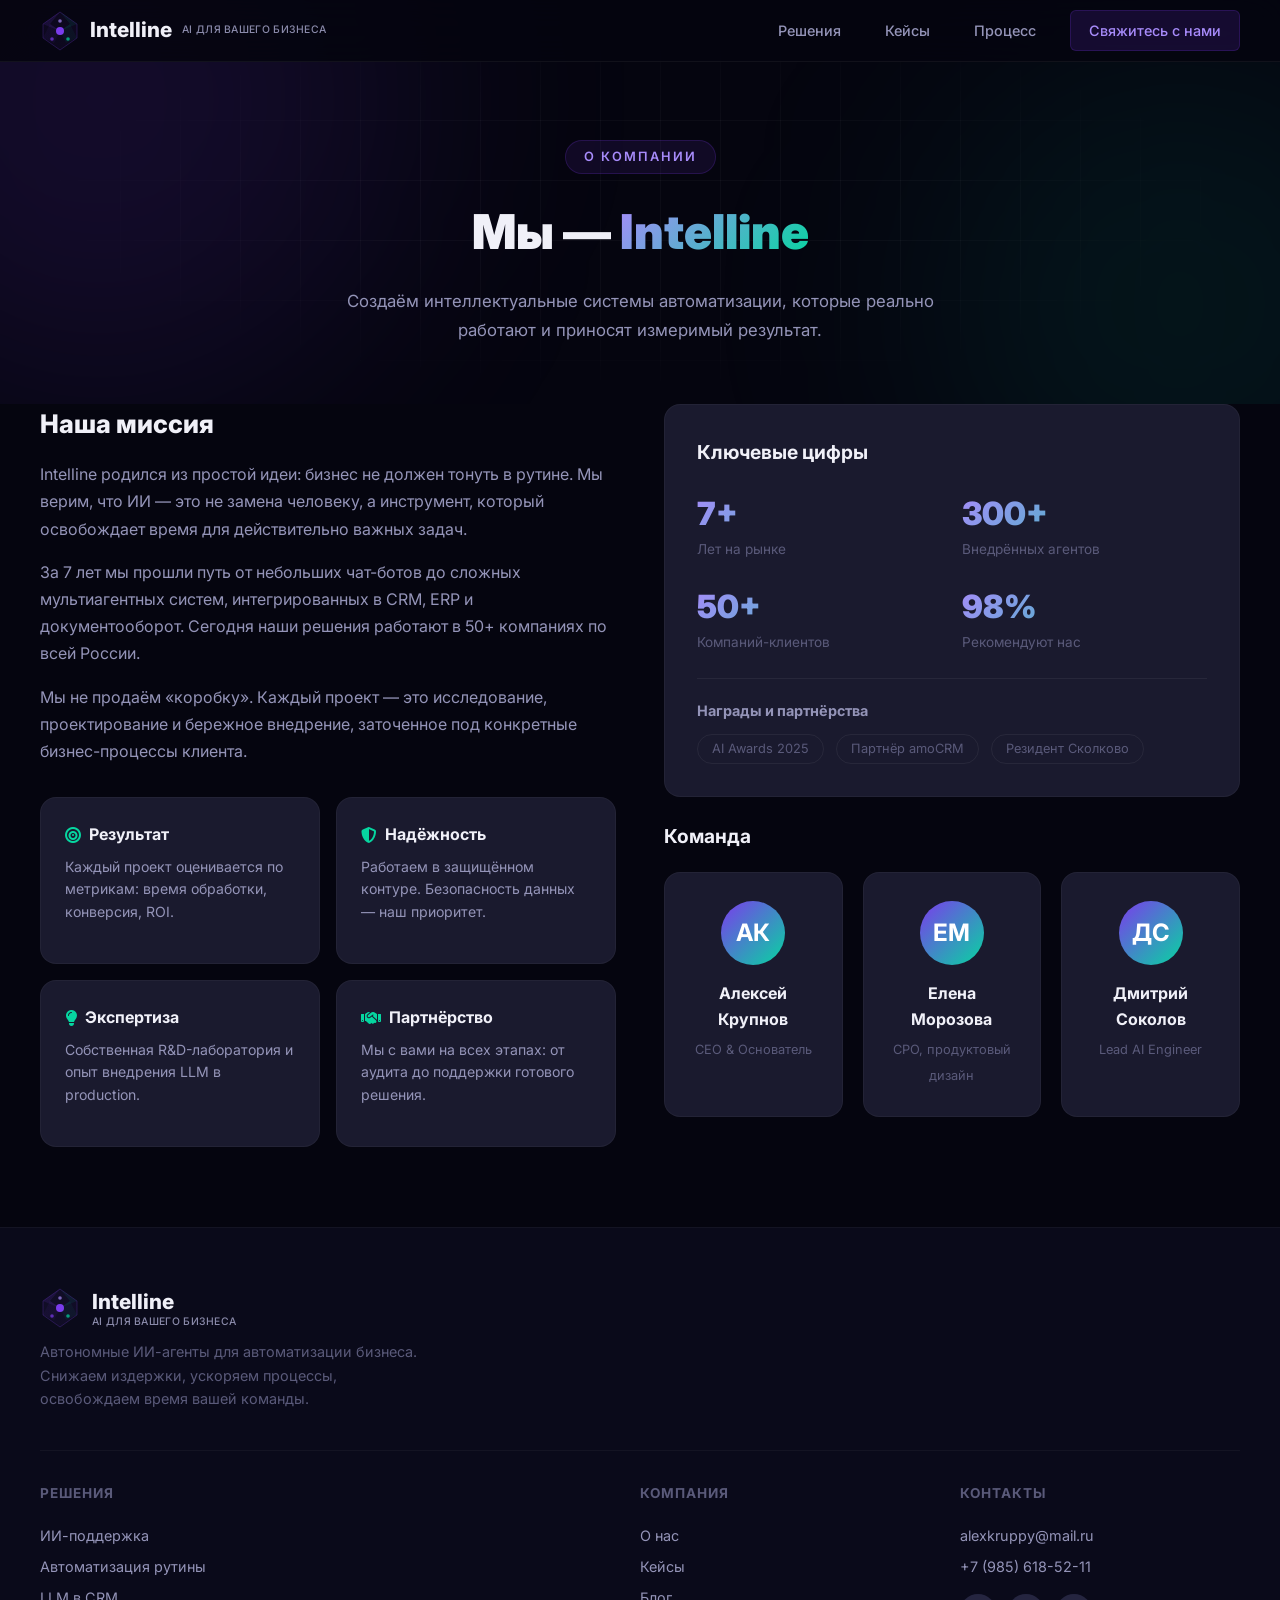
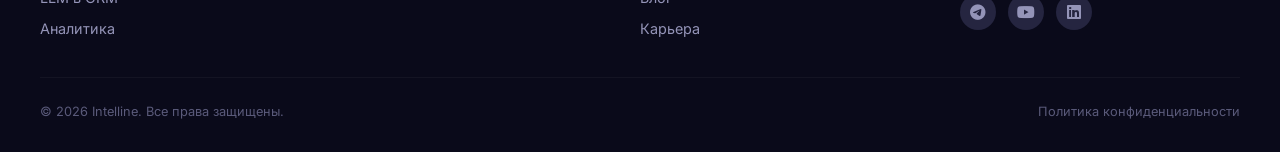
==== about.html @ aba49650 "feat: новый логотип (кристалл), 8 подстраниц, контакты, ссылки" ====
<!DOCTYPE html>
<html lang="ru">
<head>
<meta charset="UTF-8">
<meta name="viewport" content="width=device-width, initial-scale=1.0">
<title>О нас — Intelline</title>
<meta name="description" content="Intelline — команда инженеров и аналитиков с 7+ годами опыта в автоматизации бизнеса с помощью ИИ.">
<link rel="preconnect" href="https://fonts.googleapis.com">
<link href="https://fonts.googleapis.com/css2?family=Inter:wght@400;500;600;700;800;900&display=swap" rel="stylesheet">
<link rel="stylesheet" href="https://cdnjs.cloudflare.com/ajax/libs/font-awesome/6.5.1/css/all.min.css">
<link rel="stylesheet" href="css/style.css">
<style>
.page-hero { padding: 140px 24px 60px; text-align: center; position: relative; }
.page-hero h1 { font-size: clamp(2rem, 4vw, 3rem); font-weight: 900; margin-bottom: 16px; }
.page-hero p { color: var(--text2); max-width: 640px; margin: 0 auto; font-size: 1.05rem; line-height: 1.7; }
.page-content { padding: 0 24px 80px; }
.page-content .section-inner { max-width: var(--max-width); margin: 0 auto; }
.content-grid { display: grid; grid-template-columns: 1fr 1fr; gap: 48px; align-items: start; }
.content-text h2 { font-size: 1.6rem; font-weight: 800; margin-bottom: 16px; }
.content-text p { color: var(--text2); line-height: 1.7; margin-bottom: 16px; }
.values { display: grid; grid-template-columns: 1fr 1fr; gap: 16px; margin-top: 32px; }
.value-card { background: var(--gray-20); border: 1px solid rgba(255,255,255,0.04); border-radius: var(--radius); padding: 24px; }
.value-card h3 { font-size: 1rem; margin-bottom: 8px; display: flex; align-items: center; gap: 8px; }
.value-card h3 i { color: var(--accent); }
.value-card p { color: var(--text2); font-size: 0.88rem; line-height: 1.6; }
.team-grid { display: grid; grid-template-columns: repeat(3, 1fr); gap: 20px; margin-top: 48px; }
.team-card { background: var(--gray-20); border: 1px solid rgba(255,255,255,0.04); border-radius: var(--radius); padding: 28px; text-align: center; }
.team-avatar { width: 64px; height: 64px; border-radius: 50%; background: linear-gradient(135deg, var(--primary), var(--accent)); margin: 0 auto 16px; display: flex; align-items: center; justify-content: center; font-size: 1.5rem; font-weight: 700; color: #fff; }
.team-card h4 { font-size: 1rem; margin-bottom: 4px; }
.team-card span { font-size: 0.8rem; color: var(--text3); }
@media (max-width: 768px) { .content-grid { grid-template-columns: 1fr; } .values { grid-template-columns: 1fr; } .team-grid { grid-template-columns: 1fr; } }
</style>
</head>
<body>

<nav class="navbar scrolled" id="navbar">
  <div class="nav-inner">
    <a href="index.html" class="nav-logo">
      <svg class="nav-logo-icon" viewBox="0 0 40 40" fill="none">
        <defs><linearGradient id="lg" x1="0" y1="0" x2="40" y2="40"><stop stop-color="#7c3aed"/><stop offset="1" stop-color="#06d6a0"/></linearGradient></defs>
        <path d="M20 1L37 13V27L20 39L3 27V13L20 1Z" fill="url(#lg)" opacity="0.06"/>
        <path d="M20 1L37 13V27L20 39L3 27V13L20 1Z" stroke="url(#lg)" stroke-width="0.8" opacity="0.3"/>
        <path d="M20 1L10 13L20 20L3 13L20 1Z" fill="url(#lg)" opacity="0.12"/>
        <path d="M20 1L30 13L20 20L37 13L20 1Z" fill="#06d6a0" opacity="0.08"/>
        <path d="M10 13L20 20L14 32L3 27L10 13Z" fill="url(#lg)" opacity="0.06"/>
        <path d="M30 13L20 20L26 32L37 27L30 13Z" fill="#06d6a0" opacity="0.05"/>
        <circle cx="20" cy="20" r="4" fill="url(#lg)"/>
        <circle cx="12" cy="28" r="1.8" fill="#7c3aed" opacity="0.7"/>
        <circle cx="28" cy="28" r="1.8" fill="#06d6a0" opacity="0.7"/>
        <circle cx="20" cy="10" r="1.8" fill="#a78bfa" opacity="0.7"/>
      </svg>
      <span class="nav-logo-text">Intelline</span>
      <span class="nav-logo-slogan">AI для вашего бизнеса</span>
    </a>
    <div class="nav-links" id="navLinks">
      <a href="index.html#solutions">Решения</a>
      <a href="index.html#cases">Кейсы</a>
      <a href="index.html#process">Процесс</a>
      <a href="index.html#contact" class="nav-cta">Свяжитесь с нами</a>
    </div>
    <button class="nav-toggle" id="navToggle" aria-label="Меню"><i class="fas fa-bars"></i></button>
  </div>
</nav>

<section class="page-hero">
  <div class="hero-bg">
    <div class="hero-grid"></div>
    <div class="hero-glow hero-glow-1"></div>
    <div class="hero-glow hero-glow-2"></div>
  </div>
  <div style="position:relative;z-index:1;">
    <span class="section-label">О компании</span>
    <h1>Мы — <span class="grad-text">Intelline</span></h1>
    <p>Создаём интеллектуальные системы автоматизации, которые реально работают и приносят измеримый результат.</p>
  </div>
</section>

<section class="page-content">
  <div class="section-inner">
    <div class="content-grid">
      <div class="content-text">
        <h2>Наша миссия</h2>
        <p>Intelline родился из простой идеи: бизнес не должен тонуть в рутине. Мы верим, что ИИ — это не замена человеку, а инструмент, который освобождает время для действительно важных задач.</p>
        <p>За 7 лет мы прошли путь от небольших чат-ботов до сложных мультиагентных систем, интегрированных в CRM, ERP и документооборот. Сегодня наши решения работают в 50+ компаниях по всей России.</p>
        <p>Мы не продаём «коробку». Каждый проект — это исследование, проектирование и бережное внедрение, заточенное под конкретные бизнес-процессы клиента.</p>
        <div class="values">
          <div class="value-card">
            <h3><i class="fas fa-bullseye"></i> Результат</h3>
            <p>Каждый проект оценивается по метрикам: время обработки, конверсия, ROI.</p>
          </div>
          <div class="value-card">
            <h3><i class="fas fa-shield-alt"></i> Надёжность</h3>
            <p>Работаем в защищённом контуре. Безопасность данных — наш приоритет.</p>
          </div>
          <div class="value-card">
            <h3><i class="fas fa-lightbulb"></i> Экспертиза</h3>
            <p>Собственная R&D-лаборатория и опыт внедрения LLM в production.</p>
          </div>
          <div class="value-card">
            <h3><i class="fas fa-handshake"></i> Партнёрство</h3>
            <p>Мы с вами на всех этапах: от аудита до поддержки готового решения.</p>
          </div>
        </div>
      </div>
      <div>
        <div style="background:var(--gray-20);border-radius:var(--radius);padding:32px;border:1px solid rgba(255,255,255,0.04);">
          <h3 style="font-size:1.2rem;margin-bottom:20px;">Ключевые цифры</h3>
          <div style="display:grid;grid-template-columns:1fr 1fr;gap:20px;">
            <div><div style="font-size:2rem;font-weight:900;background:linear-gradient(135deg,var(--primary-light),var(--accent));-webkit-background-clip:text;-webkit-text-fill-color:transparent;">7+</div><div style="color:var(--text3);font-size:0.85rem;">Лет на рынке</div></div>
            <div><div style="font-size:2rem;font-weight:900;background:linear-gradient(135deg,var(--primary-light),var(--accent));-webkit-background-clip:text;-webkit-text-fill-color:transparent;">300+</div><div style="color:var(--text3);font-size:0.85rem;">Внедрённых агентов</div></div>
            <div><div style="font-size:2rem;font-weight:900;background:linear-gradient(135deg,var(--primary-light),var(--accent));-webkit-background-clip:text;-webkit-text-fill-color:transparent;">50+</div><div style="color:var(--text3);font-size:0.85rem;">Компаний-клиентов</div></div>
            <div><div style="font-size:2rem;font-weight:900;background:linear-gradient(135deg,var(--primary-light),var(--accent));-webkit-background-clip:text;-webkit-text-fill-color:transparent;">98%</div><div style="color:var(--text3);font-size:0.85rem;">Рекомендуют нас</div></div>
          </div>
          <div style="margin-top:24px;padding-top:20px;border-top:1px solid rgba(255,255,255,0.06);">
            <h4 style="font-size:0.9rem;margin-bottom:12px;color:var(--text2);">Награды и партнёрства</h4>
            <div style="display:flex;gap:12px;flex-wrap:wrap;">
              <span style="padding:4px 14px;border-radius:100px;border:1px solid rgba(255,255,255,0.06);font-size:0.8rem;color:var(--text3);">AI Awards 2025</span>
              <span style="padding:4px 14px;border-radius:100px;border:1px solid rgba(255,255,255,0.06);font-size:0.8rem;color:var(--text3);">Партнёр amoCRM</span>
              <span style="padding:4px 14px;border-radius:100px;border:1px solid rgba(255,255,255,0.06);font-size:0.8rem;color:var(--text3);">Резидент Сколково</span>
            </div>
          </div>
        </div>
        <div style="margin-top:24px;">
          <h3 style="font-size:1.2rem;margin-bottom:20px;">Команда</h3>
          <div class="team-grid" style="margin-top:0;">
            <div class="team-card"><div class="team-avatar">АК</div><h4>Алексей Крупнов</h4><span>CEO &amp; Основатель</span></div>
            <div class="team-card"><div class="team-avatar">ЕМ</div><h4>Елена Морозова</h4><span>CPO, продуктовый дизайн</span></div>
            <div class="team-card"><div class="team-avatar">ДС</div><h4>Дмитрий Соколов</h4><span>Lead AI Engineer</span></div>
          </div>
        </div>
      </div>
    </div>
  </div>
</section>

<footer class="footer">
  <div class="footer-inner">
    <div class="footer-main">
      <div class="footer-brand">
        <svg class="footer-logo" viewBox="0 0 40 40" fill="none">
          <defs><linearGradient id="lgF" x1="0" y1="0" x2="40" y2="40"><stop stop-color="#7c3aed"/><stop offset="1" stop-color="#06d6a0"/></linearGradient></defs>
          <path d="M20 1L37 13V27L20 39L3 27V13L20 1Z" fill="url(#lgF)" opacity="0.06"/>
          <path d="M20 1L37 13V27L20 39L3 27V13L20 1Z" stroke="url(#lgF)" stroke-width="0.8" opacity="0.3"/>
          <path d="M20 1L10 13L20 20L3 13L20 1Z" fill="url(#lgF)" opacity="0.12"/>
          <path d="M20 1L30 13L20 20L37 13L20 1Z" fill="#06d6a0" opacity="0.08"/>
          <path d="M10 13L20 20L14 32L3 27L10 13Z" fill="url(#lgF)" opacity="0.06"/>
          <path d="M30 13L20 20L26 32L37 27L30 13Z" fill="#06d6a0" opacity="0.05"/>
          <circle cx="20" cy="20" r="4" fill="url(#lgF)"/>
          <circle cx="12" cy="28" r="1.8" fill="#7c3aed" opacity="0.7"/>
          <circle cx="28" cy="28" r="1.8" fill="#06d6a0" opacity="0.7"/>
          <circle cx="20" cy="10" r="1.8" fill="#a78bfa" opacity="0.7"/>
        </svg>
        <div>
          <span class="footer-brand-name">Intelline</span>
          <span class="footer-brand-slogan">AI для вашего бизнеса</span>
        </div>
      </div>
      <p class="footer-desc">Автономные ИИ-агенты для автоматизации бизнеса. Снижаем издержки, ускоряем процессы, освобождаем время вашей команды.</p>
    </div>
    <div class="footer-links">
      <div class="footer-col">
        <h4>Решения</h4>
        <a href="solutions/ai-support.html">ИИ-поддержка</a>
        <a href="solutions/automation.html">Автоматизация рутины</a>
        <a href="solutions/llm-crm.html">LLM в CRM</a>
        <a href="solutions/analytics.html">Аналитика</a>
      </div>
      <div class="footer-col">
        <h4>Компания</h4>
        <a href="about.html">О нас</a>
        <a href="index.html#cases">Кейсы</a>
        <a href="blog.html">Блог</a>
        <a href="career.html">Карьера</a>
      </div>
      <div class="footer-col">
        <h4>Контакты</h4>
        <a href="mailto:alexkruppy@mail.ru">alexkruppy@mail.ru</a>
        <a href="tel:+79856185211">+7 (985) 618-52-11</a>
        <div class="footer-social">
          <a href="https://t.me/intelline_ai" aria-label="Telegram"><i class="fab fa-telegram"></i></a>
          <a href="https://youtube.com/@intelline" aria-label="YouTube"><i class="fab fa-youtube"></i></a>
          <a href="https://linkedin.com/company/intelline" aria-label="LinkedIn"><i class="fab fa-linkedin"></i></a>
        </div>
      </div>
    </div>
    <div class="footer-bottom">
      <span>&copy; 2026 Intelline. Все права защищены.</span>
      <a href="privacy.html">Политика конфиденциальности</a>
    </div>
  </div>
</footer>

</body>
</html>
---- css/style.css ----
/* ===== RESET & BASE ===== */
*, *::before, *::after { margin: 0; padding: 0; box-sizing: border-box; }

:root {
  --bg: #05050f;
  --bg2: #0a0a1a;
  --bg3: #111128;
  --bg4: #1a1a3e;
  --primary: #7c3aed;
  --primary-light: #a78bfa;
  --primary-dark: #5b21b6;
  --accent: #06d6a0;
  --accent-light: #34d399;
  --accent-dark: #059669;
  --text: #f0f0f8;
  --text2: #9494b8;
  --text3: #5a5a7a;
  --gray-10: #0f0f1a;
  --gray-20: #1a1a2e;
  --gray-30: #252540;
  --gray-40: #3a3a5c;
  --gray-50: #4a4a6a;
  --gray-60: #6a6a8a;
  --gray-70: #8a8aaa;
  --gray-80: #b0b0c8;
  --gray-90: #d0d0e0;
  --gray-100: #e8e8f0;
  --radius: 16px;
  --radius-sm: 10px;
  --radius-xs: 6px;
  --transition: 0.3s cubic-bezier(0.4, 0, 0.2, 1);
  --shadow: 0 4px 24px rgba(0,0,0,0.3);
  --shadow-lg: 0 8px 48px rgba(0,0,0,0.5);
  --font: 'Inter', -apple-system, BlinkMacSystemFont, 'Segoe UI', sans-serif;
  --max-width: 1200px;
}

html { scroll-behavior: smooth; }

body {
  font-family: var(--font);
  background: var(--bg);
  color: var(--text);
  line-height: 1.6;
  overflow-x: hidden;
  -webkit-font-smoothing: antialiased;
}

/* ===== UTILITY ===== */
.grad-text {
  background: linear-gradient(135deg, var(--primary-light), var(--accent));
  -webkit-background-clip: text;
  -webkit-text-fill-color: transparent;
  background-clip: text;
}

.section {
  padding: 100px 24px;
  position: relative;
}

.section-dark {
  background: var(--bg2);
}

.section-inner {
  max-width: var(--max-width);
  margin: 0 auto;
}

.section-header {
  text-align: center;
  margin-bottom: 64px;
}

.section-label {
  display: inline-block;
  font-size: 0.8rem;
  font-weight: 600;
  letter-spacing: 2px;
  text-transform: uppercase;
  color: var(--primary-light);
  background: rgba(124, 58, 237, 0.1);
  border: 1px solid rgba(124, 58, 237, 0.2);
  padding: 6px 18px;
  border-radius: 100px;
  margin-bottom: 20px;
}

.section-header h2 {
  font-size: clamp(1.8rem, 4vw, 2.8rem);
  font-weight: 800;
  line-height: 1.2;
  margin-bottom: 16px;
}

.section-sub {
  color: var(--text2);
  font-size: 1.1rem;
  max-width: 600px;
  margin: 0 auto;
}

/* ===== BUTTONS ===== */
.btn {
  display: inline-flex;
  align-items: center;
  gap: 8px;
  font-family: var(--font);
  font-weight: 600;
  font-size: 1rem;
  padding: 14px 28px;
  border-radius: 50px;
  text-decoration: none;
  cursor: pointer;
  border: none;
  transition: all var(--transition);
  white-space: nowrap;
}

.btn-lg { padding: 16px 36px; font-size: 1.05rem; }

.btn-primary {
  background: linear-gradient(135deg, var(--primary), var(--primary-dark));
  color: #fff;
  box-shadow: 0 4px 20px rgba(124, 58, 237, 0.3);
}
.btn-primary:hover {
  transform: translateY(-2px);
  box-shadow: 0 8px 32px rgba(124, 58, 237, 0.45);
}

.btn-outline {
  background: transparent;
  color: var(--text);
  border: 1.5px solid rgba(255,255,255,0.15);
}
.btn-outline:hover {
  border-color: var(--primary);
  color: var(--primary-light);
  background: rgba(124, 58, 237, 0.05);
}

.btn-block { width: 100%; justify-content: center; }

/* ===== NAVBAR ===== */
.navbar {
  position: fixed;
  top: 0;
  left: 0;
  right: 0;
  z-index: 1000;
  padding: 16px 24px;
  transition: all var(--transition);
}

.navbar.scrolled {
  background: rgba(5, 5, 15, 0.88);
  backdrop-filter: blur(20px);
  -webkit-backdrop-filter: blur(20px);
  border-bottom: 1px solid rgba(255,255,255,0.05);
  padding: 10px 24px;
}

.nav-inner {
  max-width: var(--max-width);
  margin: 0 auto;
  display: flex;
  align-items: center;
  justify-content: space-between;
}

.nav-logo {
  display: flex;
  align-items: center;
  gap: 10px;
  text-decoration: none;
  color: var(--text);
}

.nav-logo-icon { width: 40px; height: 40px; flex-shrink: 0; }

.nav-logo-text {
  font-size: 1.3rem;
  font-weight: 800;
  display: block;
  line-height: 1.2;
}

.nav-logo-slogan {
  display: block;
  font-size: 0.65rem;
  font-weight: 500;
  color: var(--gray-70);
  letter-spacing: 0.3px;
  text-transform: uppercase;
  line-height: 1;
}

.nav-links {
  display: flex;
  align-items: center;
  gap: 8px;
}

.nav-links a {
  color: var(--text2);
  text-decoration: none;
  padding: 8px 18px;
  border-radius: var(--radius-xs);
  font-size: 0.9rem;
  font-weight: 500;
  transition: all var(--transition);
}

.nav-links a:hover { color: var(--text); background: rgba(255,255,255,0.04); }

.nav-cta {
  background: rgba(124, 58, 237, 0.15) !important;
  color: var(--primary-light) !important;
  border: 1px solid rgba(124, 58, 237, 0.2);
  margin-left: 8px;
}
.nav-cta:hover { background: rgba(124, 58, 237, 0.25) !important; }

.nav-toggle {
  display: none;
  background: none;
  border: none;
  color: var(--text);
  font-size: 1.4rem;
  cursor: pointer;
  padding: 4px;
}

/* ===== HERO ===== */
.hero {
  min-height: 100vh;
  display: flex;
  flex-direction: column;
  align-items: center;
  justify-content: center;
  text-align: center;
  padding: 120px 24px 60px;
  position: relative;
  overflow: hidden;
}

.hero-bg {
  position: absolute;
  inset: 0;
  overflow: hidden;
}

.hero-illustration {
  position: absolute;
  inset: 0;
  display: flex;
  align-items: center;
  justify-content: center;
  pointer-events: none;
  opacity: 0.6;
}

.hero-ai-svg {
  width: 100%;
  max-width: 700px;
  height: auto;
  mix-blend-mode: screen;
}

@media (max-width: 768px) {
  .hero-ai-svg { max-width: 500px; opacity: 0.4; }
}

@media (max-width: 480px) {
  .hero-ai-svg { max-width: 350px; opacity: 0.3; }
}

.hero-grid {
  position: absolute;
  inset: 0;
  background-image:
    linear-gradient(rgba(255,255,255,0.03) 1px, transparent 1px),
    linear-gradient(90deg, rgba(255,255,255,0.03) 1px, transparent 1px);
  background-size: 60px 60px;
  mask-image: radial-gradient(ellipse at center, black 30%, transparent 70%);
  -webkit-mask-image: radial-gradient(ellipse at center, black 30%, transparent 70%);
}

.hero-glow {
  position: absolute;
  border-radius: 50%;
  filter: blur(120px);
  pointer-events: none;
}

.hero-glow-1 {
  width: 600px; height: 600px;
  background: rgba(124, 58, 237, 0.12);
  top: -200px; left: -200px;
  animation: glowDrift 12s ease-in-out infinite alternate;
}

.hero-glow-2 {
  width: 500px; height: 500px;
  background: rgba(6, 214, 160, 0.08);
  bottom: -150px; right: -150px;
  animation: glowDrift 15s ease-in-out infinite alternate-reverse;
}

@keyframes glowDrift {
  0% { transform: translate(0, 0) scale(1); }
  100% { transform: translate(80px, -40px) scale(1.1); }
}

.hero-content {
  position: relative;
  z-index: 1;
  max-width: 900px;
}

.hero-badge {
  display: inline-block;
  background: rgba(124, 58, 237, 0.1);
  border: 1px solid rgba(124, 58, 237, 0.2);
  padding: 8px 22px;
  border-radius: 100px;
  font-size: 0.85rem;
  font-weight: 500;
  color: var(--primary-light);
  margin-bottom: 28px;
  animation: fadeUp 0.8s ease;
}

.hero h1 {
  font-size: clamp(2.5rem, 6vw, 4.2rem);
  font-weight: 900;
  line-height: 1.1;
  margin-bottom: 24px;
  letter-spacing: -1px;
  animation: fadeUp 0.8s ease 0.1s both;
}

.hero-sub {
  font-size: 1.15rem;
  color: var(--text2);
  max-width: 640px;
  margin: 0 auto 36px;
  line-height: 1.7;
  animation: fadeUp 0.8s ease 0.2s both;
}

.hero-actions {
  display: flex;
  gap: 14px;
  justify-content: center;
  flex-wrap: wrap;
  margin-bottom: 60px;
  animation: fadeUp 0.8s ease 0.3s both;
}

.hero-stats {
  display: flex;
  gap: 48px;
  justify-content: center;
  flex-wrap: wrap;
  animation: fadeUp 0.8s ease 0.4s both;
}

.hero-stat { text-align: center; }

.hero-stat-num {
  font-size: 2.8rem;
  font-weight: 900;
  color: var(--text);
  letter-spacing: -1px;
}

.hero-stat-suffix {
  font-size: 2rem;
  font-weight: 700;
  color: var(--accent);
  margin-left: 2px;
}

.hero-stat-label {
  display: block;
  font-size: 0.85rem;
  color: var(--text2);
  margin-top: 2px;
}

.hero-scroll {
  position: absolute;
  bottom: 28px;
  color: var(--text3);
  font-size: 1.2rem;
  animation: bounce 2s infinite;
}

@keyframes bounce {
  0%, 100% { transform: translateY(0); }
  50% { transform: translateY(8px); }
}

@keyframes fadeUp {
  from { opacity: 0; transform: translateY(30px); }
  to { opacity: 1; transform: translateY(0); }
}

/* ===== CLIENTS ===== */
.clients {
  padding: 40px 24px;
  background: var(--gray-10);
  border-top: 1px solid rgba(255,255,255,0.03);
  border-bottom: 1px solid rgba(255,255,255,0.03);
  overflow: hidden;
}

.clients-inner {
  max-width: var(--max-width);
  margin: 0 auto;
  text-align: center;
}

.clients-inner p {
  font-size: 0.8rem;
  text-transform: uppercase;
  letter-spacing: 2px;
  color: var(--text3);
  margin-bottom: 20px;
}

.clients-track {
  display: flex;
  gap: 24px;
  animation: scrollClients 30s linear infinite;
  font-size: 1.1rem;
  font-weight: 600;
}

.clients-track span { color: var(--text3); white-space: nowrap; }
.clients-track span:nth-child(odd) { color: var(--text2); }

@keyframes scrollClients {
  0% { transform: translateX(0); }
  100% { transform: translateX(-50%); }
}

/* ===== ABOUT ===== */
.about-grid {
  display: grid;
  grid-template-columns: 1fr 1fr;
  gap: 60px;
  align-items: center;
}

.about-text h2 {
  font-size: clamp(1.6rem, 3.5vw, 2.4rem);
  font-weight: 800;
  line-height: 1.2;
  margin-bottom: 20px;
}

.about-text p {
  color: var(--text2);
  font-size: 1rem;
  line-height: 1.7;
  margin-bottom: 16px;
}

.about-features {
  display: flex;
  flex-wrap: wrap;
  gap: 16px;
  margin-top: 24px;
}

.about-feature {
  display: flex;
  align-items: center;
  gap: 8px;
  font-size: 0.9rem;
  font-weight: 500;
  color: var(--accent-light);
}

.about-feature i { font-size: 1rem; }

.about-visual {
  display: grid;
  grid-template-columns: 1fr 1fr;
  gap: 16px;
}

.about-card {
  background: var(--gray-20);
  border: 1px solid rgba(255,255,255,0.04);
  border-radius: var(--radius);
  padding: 32px 24px;
  text-align: center;
  transition: all var(--transition);
}

.about-card:hover {
  border-color: rgba(124, 58, 237, 0.2);
  transform: translateY(-4px);
  box-shadow: var(--shadow-lg);
}

.about-card:nth-child(3) {
  grid-column: 1 / -1;
}

.about-card-num {
  font-size: 2.6rem;
  font-weight: 900;
  background: linear-gradient(135deg, var(--primary-light), var(--accent));
  -webkit-background-clip: text;
  -webkit-text-fill-color: transparent;
  background-clip: text;
}

.about-card-label {
  font-size: 0.9rem;
  color: var(--text2);
  margin-top: 4px;
}

/* ===== SOLUTIONS ===== */
.solutions-grid {
  display: grid;
  grid-template-columns: repeat(2, 1fr);
  gap: 20px;
}

.solution-card {
  background: var(--bg);
  border: 1px solid rgba(255,255,255,0.04);
  border-radius: var(--radius);
  padding: 36px 32px;
  transition: all var(--transition);
  position: relative;
  overflow: hidden;
}

.solution-card::before {
  content: '';
  position: absolute;
  top: 0;
  left: 0;
  right: 0;
  height: 3px;
  background: linear-gradient(90deg, var(--icon-color, var(--primary)), transparent);
  opacity: 0;
  transition: opacity var(--transition);
}

.solution-card:hover::before { opacity: 1; }

.solution-card:hover {
  border-color: rgba(255,255,255,0.08);
  transform: translateY(-4px);
  box-shadow: var(--shadow-lg);
}

.solution-icon {
  width: 52px;
  height: 52px;
  border-radius: 14px;
  display: flex;
  align-items: center;
  justify-content: center;
  font-size: 1.4rem;
  color: var(--icon-color, var(--primary));
  background: var(--gray-20);
  margin-bottom: 20px;
}

.solution-card h3 {
  font-size: 1.2rem;
  font-weight: 700;
  margin-bottom: 12px;
}

.solution-card p {
  color: var(--text2);
  font-size: 0.92rem;
  line-height: 1.6;
  margin-bottom: 16px;
}

.solution-list {
  list-style: none;
  display: flex;
  flex-direction: column;
  gap: 8px;
}

.solution-list li {
  font-size: 0.85rem;
  color: var(--text3);
  display: flex;
  align-items: center;
  gap: 8px;
}

.solution-list li::before {
  content: '\f00c';
  font-family: 'Font Awesome 6 Free';
  font-weight: 900;
  color: var(--accent);
  font-size: 0.75rem;
}

/* ===== ADVANTAGES ===== */
.adv-grid {
  display: grid;
  grid-template-columns: repeat(2, 1fr);
  gap: 20px;
}

.adv-card {
  background: var(--gray-20);
  border: 1px solid rgba(255,255,255,0.04);
  border-radius: var(--radius);
  padding: 36px 32px;
  transition: all var(--transition);
}

.adv-card:hover {
  border-color: rgba(124, 58, 237, 0.15);
  transform: translateY(-4px);
  box-shadow: var(--shadow-lg);
}

.adv-num {
  font-size: 3rem;
  font-weight: 900;
  color: rgba(255,255,255,0.03);
  line-height: 1;
  margin-bottom: 16px;
  transition: color var(--transition);
}

.adv-card:hover .adv-num {
  background: linear-gradient(135deg, var(--primary-light), var(--accent));
  -webkit-background-clip: text;
  -webkit-text-fill-color: transparent;
  background-clip: text;
}

.adv-card h3 {
  font-size: 1.15rem;
  font-weight: 700;
  margin-bottom: 10px;
}

.adv-card p {
  color: var(--text2);
  font-size: 0.92rem;
  line-height: 1.6;
}

/* ===== CASES ===== */
.cases-grid {
  display: grid;
  grid-template-columns: repeat(3, 1fr);
  gap: 20px;
}

.case-card {
  background: var(--gray-10);
  border: 1px solid rgba(255,255,255,0.04);
  border-radius: var(--radius);
  padding: 36px 28px;
  transition: all var(--transition);
}

.case-card:hover {
  border-color: rgba(255,255,255,0.08);
  transform: translateY(-4px);
  box-shadow: var(--shadow-lg);
}

.case-tag {
  display: inline-block;
  font-size: 0.75rem;
  font-weight: 600;
  text-transform: uppercase;
  letter-spacing: 1px;
  color: var(--primary-light);
  background: rgba(124, 58, 237, 0.1);
  border: 1px solid rgba(124, 58, 237, 0.15);
  padding: 4px 14px;
  border-radius: 100px;
  margin-bottom: 20px;
}

.case-metric {
  display: flex;
  align-items: baseline;
  gap: 6px;
  margin-bottom: 16px;
}

.case-num {
  font-size: 2.4rem;
  font-weight: 900;
  background: linear-gradient(135deg, var(--accent), var(--accent-light));
  -webkit-background-clip: text;
  -webkit-text-fill-color: transparent;
  background-clip: text;
}

.case-label {
  font-size: 0.9rem;
  color: var(--text2);
}

.case-card h3 {
  font-size: 1.15rem;
  font-weight: 700;
  margin-bottom: 10px;
}

.case-card p {
  color: var(--text2);
  font-size: 0.88rem;
  line-height: 1.6;
  margin-bottom: 18px;
}

.case-result {
  display: flex;
  flex-direction: column;
  gap: 6px;
  font-size: 0.85rem;
  color: var(--accent-light);
}

.case-result span { display: flex; align-items: center; gap: 6px; }
.case-result i { font-size: 0.8rem; }

/* ===== PROCESS ===== */
.process-track {
  display: flex;
  flex-direction: column;
  gap: 0;
  max-width: 700px;
  margin: 0 auto;
  position: relative;
}

.process-step {
  display: flex;
  align-items: flex-start;
  gap: 28px;
  position: relative;
  padding-bottom: 36px;
}

.process-step:last-child { padding-bottom: 0; }

.process-num {
  width: 48px;
  height: 48px;
  border-radius: 50%;
  background: linear-gradient(135deg, var(--primary), var(--primary-dark));
  display: flex;
  align-items: center;
  justify-content: center;
  font-weight: 800;
  font-size: 1.1rem;
  flex-shrink: 0;
  position: relative;
  z-index: 1;
  box-shadow: 0 0 20px rgba(124, 58, 237, 0.3);
}

.process-line {
  position: absolute;
  top: 48px;
  left: 24px;
  width: 2px;
  height: calc(100% - 36px);
  background: linear-gradient(to bottom, var(--primary), rgba(6, 214, 160, 0.2));
}

.process-step:last-child .process-line { display: none; }

.process-content h3 {
  font-size: 1.15rem;
  font-weight: 700;
  margin-bottom: 6px;
}

.process-content p {
  color: var(--text2);
  font-size: 0.92rem;
  line-height: 1.6;
  margin-bottom: 8px;
}

.process-duration {
  font-size: 0.8rem;
  color: var(--text3);
  display: flex;
  align-items: center;
  gap: 6px;
}

/* ===== CONTACT ===== */
.contact-grid {
  display: grid;
  grid-template-columns: 1fr 1fr;
  gap: 60px;
  align-items: start;
}

.contact-info h2 {
  font-size: clamp(1.6rem, 3.5vw, 2.4rem);
  font-weight: 800;
  line-height: 1.2;
  margin-bottom: 16px;
}

.contact-info p {
  color: var(--text2);
  font-size: 1rem;
  line-height: 1.7;
  margin-bottom: 28px;
}

.contact-benefits {
  display: flex;
  flex-direction: column;
  gap: 14px;
}

.contact-benefit {
  display: flex;
  align-items: center;
  gap: 12px;
  font-size: 0.95rem;
  font-weight: 500;
}

.contact-benefit i {
  width: 24px;
  color: var(--accent);
  font-size: 1rem;
}

.contact-form {
  background: var(--gray-10);
  border: 1px solid rgba(255,255,255,0.06);
  border-radius: var(--radius);
  padding: 40px 36px;
}

.contact-form h3 {
  font-size: 1.3rem;
  font-weight: 700;
  margin-bottom: 24px;
}

.form-row {
  margin-bottom: 14px;
}

.form-row input,
.form-row select,
.form-row textarea {
  width: 100%;
  padding: 14px 18px;
  background: var(--bg3);
  border: 1px solid var(--bg4);
  border-radius: var(--radius-sm);
  color: var(--text);
  font-family: var(--font);
  font-size: 0.95rem;
  transition: border-color var(--transition);
  outline: none;
}

.form-row input:focus,
.form-row select:focus,
.form-row textarea:focus {
  border-color: var(--primary);
}

.form-row input::placeholder,
.form-row textarea::placeholder {
  color: var(--text3);
}

.form-row select {
  cursor: pointer;
  appearance: none;
  background-image: url("data:image/svg+xml,%3Csvg xmlns='http://www.w3.org/2000/svg' viewBox='0 0 24 24' fill='%235a5a7a'%3E%3Cpath d='M7 10l5 5 5-5z'/%3E%3C/svg%3E");
  background-repeat: no-repeat;
  background-position: right 14px center;
  background-size: 20px;
}

.form-row select option { background: var(--bg2); }

.form-note {
  text-align: center;
  color: var(--text3);
  font-size: 0.8rem;
  margin-top: 14px;
}

/* ===== FOOTER ===== */
.footer {
  background: var(--bg2);
  border-top: 1px solid rgba(255,255,255,0.04);
  padding: 60px 24px 30px;
}

.footer-inner {
  max-width: var(--max-width);
  margin: 0 auto;
}

.footer-main {
  margin-bottom: 40px;
}

.footer-brand {
  display: flex;
  align-items: center;
  gap: 12px;
  margin-bottom: 12px;
}

.footer-logo { width: 40px; height: 40px; flex-shrink: 0; }

.footer-brand-name {
  display: block;
  font-size: 1.3rem;
  font-weight: 800;
  line-height: 1.2;
  color: var(--text);
}

.footer-brand-slogan {
  display: block;
  font-size: 0.65rem;
  font-weight: 500;
  color: var(--gray-70);
  text-transform: uppercase;
  letter-spacing: 0.3px;
  line-height: 1;
  margin-top: 2px;
}

.footer-desc {
  color: var(--text3);
  font-size: 0.9rem;
  max-width: 400px;
  line-height: 1.6;
}

.footer-links {
  display: grid;
  grid-template-columns: 2fr 1fr 1fr;
  gap: 40px;
  padding: 32px 0;
  border-top: 1px solid rgba(255,255,255,0.04);
  border-bottom: 1px solid rgba(255,255,255,0.04);
}

.footer-col h4 {
  font-size: 0.85rem;
  font-weight: 700;
  text-transform: uppercase;
  letter-spacing: 1px;
  color: var(--text3);
  margin-bottom: 16px;
}

.footer-col a {
  display: block;
  color: var(--text2);
  text-decoration: none;
  font-size: 0.9rem;
  padding: 4px 0;
  transition: color var(--transition);
}

.footer-col a:hover { color: var(--text); }

.footer-social {
  display: flex;
  gap: 12px;
  margin-top: 12px;
}

.footer-social a {
  width: 36px;
  height: 36px;
  border-radius: 50%;
  background: var(--gray-30);
  display: flex;
  align-items: center;
  justify-content: center;
  color: var(--text2);
  font-size: 1rem;
  padding: 0;
  transition: all var(--transition);
}

.footer-social a:hover { background: var(--primary); color: #fff; }

.footer-bottom {
  display: flex;
  justify-content: space-between;
  align-items: center;
  padding-top: 24px;
  font-size: 0.8rem;
  color: var(--text3);
}

.footer-bottom a {
  color: var(--text3);
  text-decoration: none;
}

.footer-bottom a:hover { color: var(--text2); }

/* ===== CHAT ===== */
.chat-bubble {
  position: fixed;
  bottom: 24px;
  right: 24px;
  width: 60px;
  height: 60px;
  border-radius: 50%;
  background: linear-gradient(135deg, var(--primary), var(--primary-dark));
  color: #fff;
  display: flex;
  align-items: center;
  justify-content: center;
  font-size: 1.5rem;
  cursor: pointer;
  z-index: 1001;
  box-shadow: 0 4px 24px rgba(124, 58, 237, 0.4);
  transition: all var(--transition);
}

.chat-bubble:hover { transform: scale(1.05); box-shadow: 0 6px 32px rgba(124, 58, 237, 0.5); }

.chat-bubble.hidden { display: none; }

.chat-panel {
  position: fixed;
  bottom: 96px;
  right: 24px;
  width: 380px;
  max-width: calc(100vw - 48px);
  height: 520px;
  max-height: calc(100vh - 140px);
  background: var(--bg2);
  border: 1px solid rgba(255,255,255,0.08);
  border-radius: var(--radius);
  z-index: 1001;
  display: none;
  flex-direction: column;
  box-shadow: var(--shadow-lg);
  animation: chatIn 0.3s ease;
}

.chat-panel.open { display: flex; }

@keyframes chatIn {
  from { opacity: 0; transform: translateY(20px) scale(0.95); }
  to { opacity: 1; transform: translateY(0) scale(1); }
}

.chat-header {
  display: flex;
  align-items: center;
  justify-content: space-between;
  padding: 16px 20px;
  border-bottom: 1px solid rgba(255,255,255,0.06);
  flex-shrink: 0;
}

.chat-header-info {
  display: flex;
  align-items: center;
  gap: 12px;
}

.chat-avatar {
  width: 36px;
  height: 36px;
  border-radius: 50%;
  background: linear-gradient(135deg, var(--primary), var(--accent));
  display: flex;
  align-items: center;
  justify-content: center;
  font-size: 1rem;
  color: #fff;
}

.chat-header-name {
  font-size: 0.9rem;
  font-weight: 600;
}

.chat-header-status {
  font-size: 0.75rem;
  color: var(--accent);
  display: flex;
  align-items: center;
  gap: 4px;
}

.chat-header-status::before {
  content: '';
  width: 6px;
  height: 6px;
  border-radius: 50%;
  background: var(--accent);
  display: inline-block;
}

.chat-close {
  background: none;
  border: none;
  color: var(--text3);
  font-size: 1.2rem;
  cursor: pointer;
  padding: 4px;
  transition: color var(--transition);
}

.chat-close:hover { color: var(--text); }

.chat-messages {
  flex: 1;
  overflow-y: auto;
  padding: 16px 20px;
  display: flex;
  flex-direction: column;
  gap: 12px;
}

.chat-messages::-webkit-scrollbar { width: 4px; }
.chat-messages::-webkit-scrollbar-track { background: transparent; }
.chat-messages::-webkit-scrollbar-thumb { background: var(--bg4); border-radius: 2px; }

.chat-msg {
  display: flex;
  flex-direction: column;
  max-width: 85%;
}

.chat-msg-ai { align-self: flex-start; }

.chat-msg-user {
  align-self: flex-end;
}

.chat-msg-text {
  padding: 12px 16px;
  border-radius: 16px;
  font-size: 0.9rem;
  line-height: 1.5;
  word-wrap: break-word;
}

.chat-msg-ai .chat-msg-text {
  background: var(--bg3);
  border-radius: 16px 16px 16px 4px;
}

.chat-msg-user .chat-msg-text {
  background: linear-gradient(135deg, var(--primary), var(--primary-dark));
  border-radius: 16px 16px 4px 16px;
  color: #fff;
}

.chat-options {
  display: flex;
  flex-wrap: wrap;
  gap: 6px;
  padding: 4px 20px 12px;
  flex-shrink: 0;
}

.chat-opt {
  background: var(--bg3);
  border: 1px solid var(--bg4);
  border-radius: 100px;
  padding: 6px 16px;
  font-size: 0.82rem;
  font-family: var(--font);
  color: var(--text2);
  cursor: pointer;
  transition: all var(--transition);
}

.chat-opt:hover {
  border-color: var(--primary);
  color: var(--primary-light);
  background: rgba(124, 58, 237, 0.1);
}

.chat-input-area {
  display: flex;
  gap: 8px;
  padding: 12px 20px;
  border-top: 1px solid rgba(255,255,255,0.06);
  flex-shrink: 0;
}

.chat-input {
  flex: 1;
  padding: 10px 16px;
  background: var(--bg3);
  border: 1px solid var(--bg4);
  border-radius: 100px;
  color: var(--text);
  font-family: var(--font);
  font-size: 0.9rem;
  outline: none;
  transition: border-color var(--transition);
}

.chat-input:focus { border-color: var(--primary); }

.chat-send {
  width: 40px;
  height: 40px;
  border-radius: 50%;
  background: linear-gradient(135deg, var(--primary), var(--primary-dark));
  border: none;
  color: #fff;
  font-size: 1rem;
  cursor: pointer;
  display: flex;
  align-items: center;
  justify-content: center;
  transition: all var(--transition);
  flex-shrink: 0;
}

.chat-send:hover { opacity: 0.9; }
.chat-send:disabled { opacity: 0.3; cursor: not-allowed; }

/* ===== SCROLL REVEAL ===== */
.reveal {
  opacity: 0;
  transform: translateY(40px);
  transition: opacity 0.7s ease, transform 0.7s ease;
}

.reveal.visible {
  opacity: 1;
  transform: translateY(0);
}

/* ===== RESPONSIVE ===== */
@media (max-width: 1024px) {
  .about-grid { grid-template-columns: 1fr; gap: 40px; }
  .contact-grid { grid-template-columns: 1fr; gap: 40px; }
  .cases-grid { grid-template-columns: repeat(2, 1fr); }
  .solutions-grid { grid-template-columns: 1fr; }
}

@media (max-width: 768px) {
  .section { padding: 60px 20px; }
  .section-header { margin-bottom: 40px; }

  .nav-links {
    display: none;
    position: absolute;
    top: 100%;
    left: 0;
    right: 0;
    background: rgba(5, 5, 15, 0.95);
    backdrop-filter: blur(20px);
    border-bottom: 1px solid rgba(255,255,255,0.06);
    padding: 16px 24px;
    flex-direction: column;
    gap: 4px;
  }

  .nav-links.open { display: flex; }

  .nav-links a { padding: 12px 18px; width: 100%; }
  .nav-cta { margin-left: 0; }

  .nav-toggle { display: block; }

  .hero { min-height: 90vh; padding: 100px 20px 40px; }
  .hero-stats { gap: 28px; }
  .hero-stat-num { font-size: 2.2rem; }
  .hero-stat-suffix { font-size: 1.6rem; }

  .solutions-grid { grid-template-columns: 1fr; }
  .adv-grid { grid-template-columns: 1fr; }
  .cases-grid { grid-template-columns: 1fr; }

  .process-step { gap: 20px; }

  .contact-form { padding: 28px 24px; }

  .footer-links { grid-template-columns: 1fr; gap: 24px; }

  .footer-bottom { flex-direction: column; gap: 8px; text-align: center; }

  .chat-panel { right: 12px; bottom: 84px; width: calc(100vw - 24px); height: 480px; }
  .chat-bubble { right: 16px; bottom: 16px; width: 54px; height: 54px; font-size: 1.3rem; }
}

@media (max-width: 480px) {
  .about-visual { grid-template-columns: 1fr; }
  .about-card:nth-child(3) { grid-column: 1; }
  .hero-actions { flex-direction: column; }
  .hero-actions .btn { width: 100%; justify-content: center; }
}
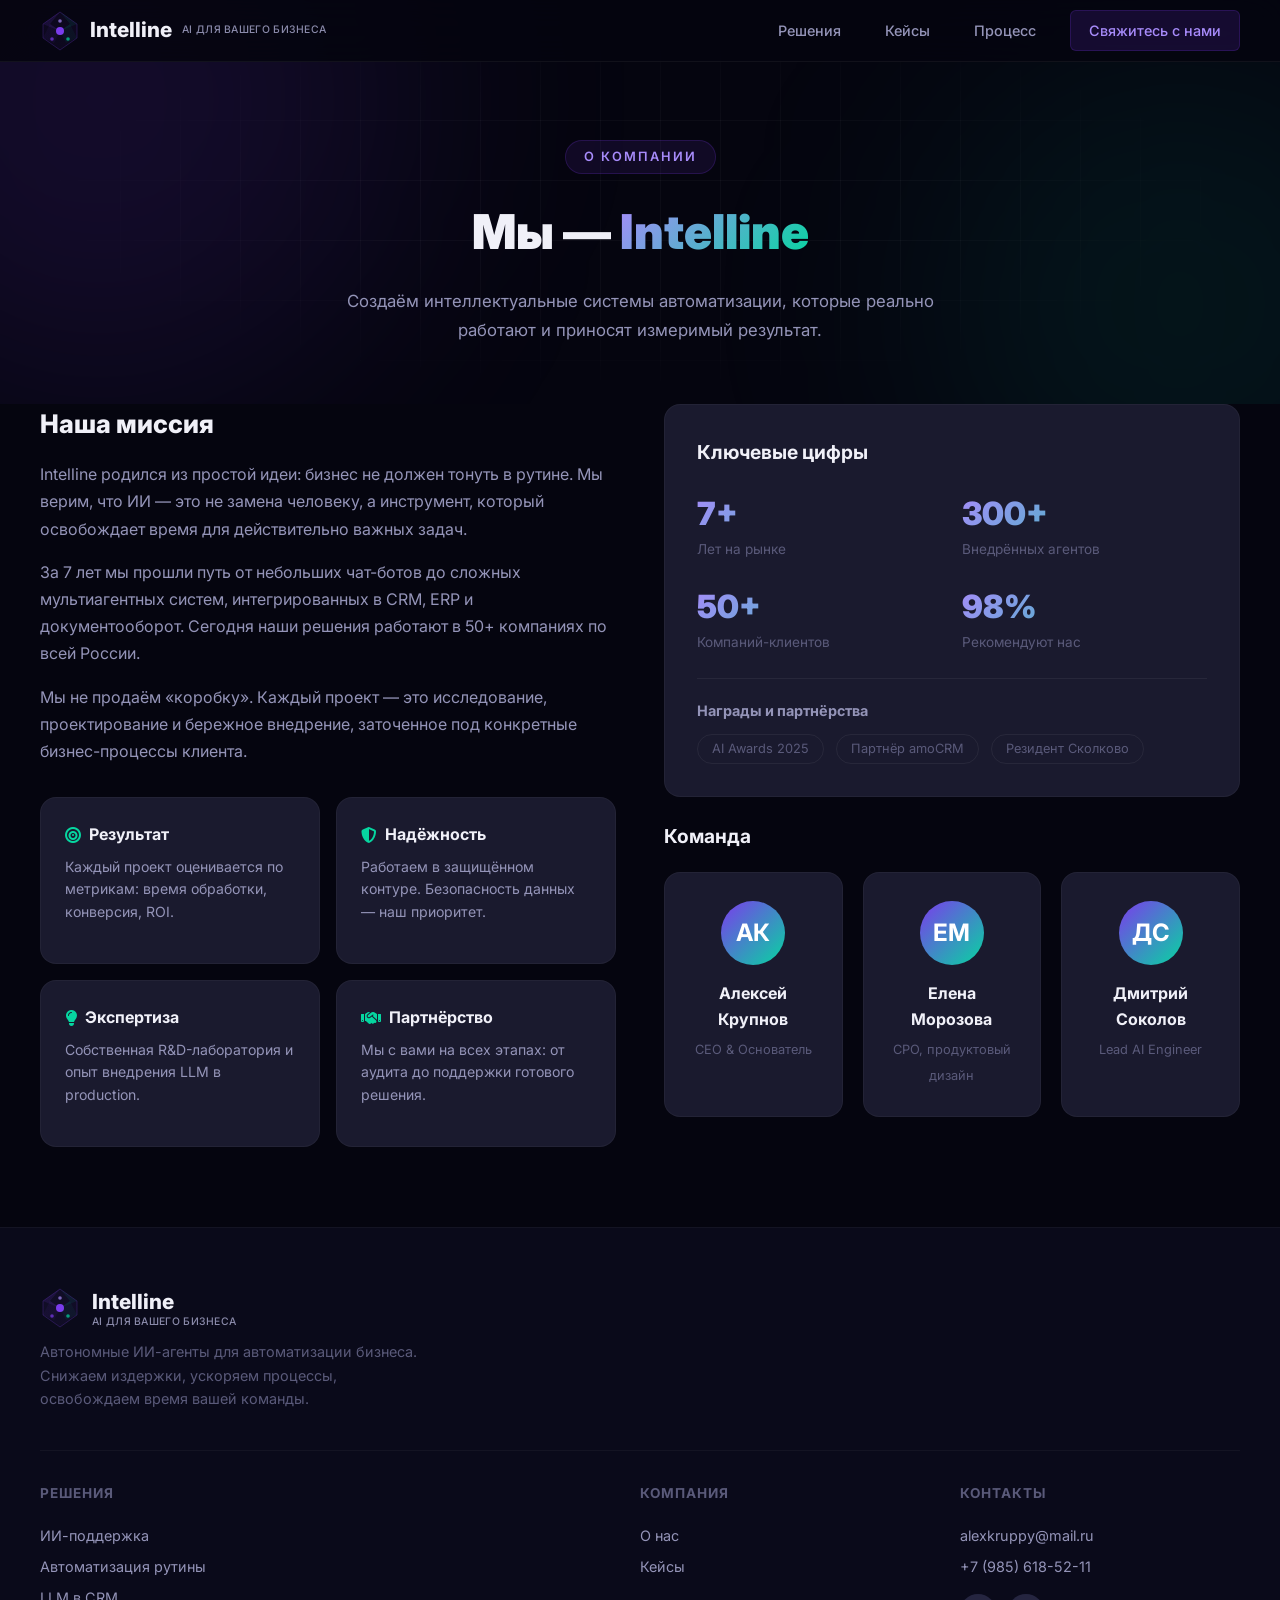
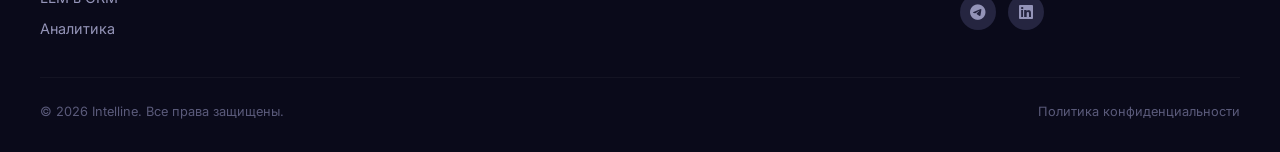
==== commit 408cea21: "fix: соцсети @alexkruppy, убраны ссылки блог/карьера" ====
--- a/about.html
+++ b/about.html
@@ -169,17 +169,14 @@
         <h4>Компания</h4>
         <a href="about.html">О нас</a>
         <a href="index.html#cases">Кейсы</a>
-        <a href="blog.html">Блог</a>
-        <a href="career.html">Карьера</a>
       </div>
       <div class="footer-col">
         <h4>Контакты</h4>
         <a href="mailto:alexkruppy@mail.ru">alexkruppy@mail.ru</a>
         <a href="tel:+79856185211">+7 (985) 618-52-11</a>
         <div class="footer-social">
-          <a href="https://t.me/intelline_ai" aria-label="Telegram"><i class="fab fa-telegram"></i></a>
-          <a href="https://youtube.com/@intelline" aria-label="YouTube"><i class="fab fa-youtube"></i></a>
-          <a href="https://linkedin.com/company/intelline" aria-label="LinkedIn"><i class="fab fa-linkedin"></i></a>
+          <a href="https://t.me/alexkruppy" aria-label="Telegram"><i class="fab fa-telegram"></i></a>
+          <a href="https://linkedin.com/in/alexkruppy" aria-label="LinkedIn"><i class="fab fa-linkedin"></i></a>
         </div>
       </div>
     </div>
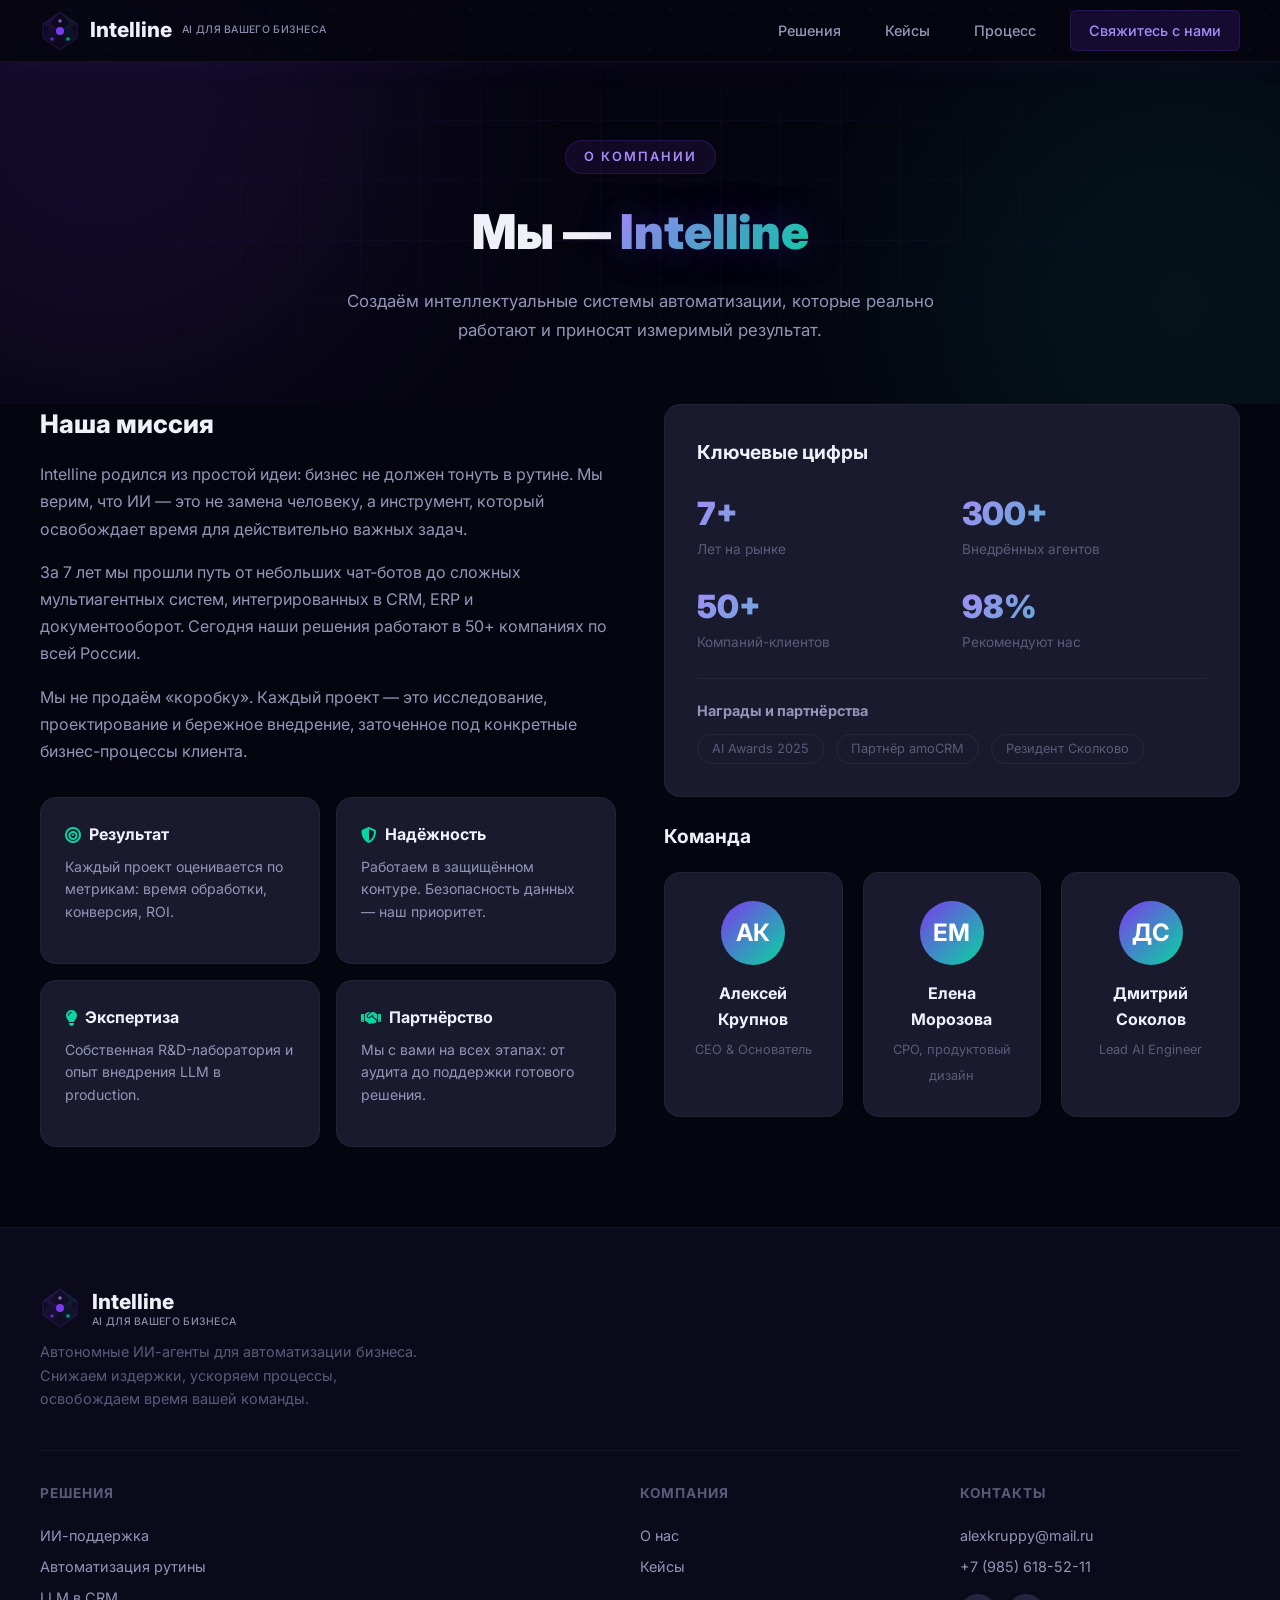
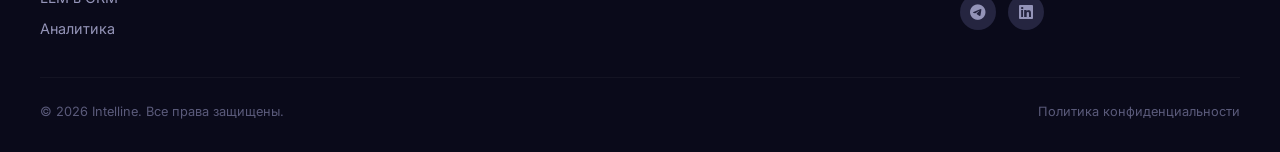
==== commit eee9dc3b: "replace Telegram links: @alexkruppy -> @alexkruppyBot across all pages" ====
--- a/about.html
+++ b/about.html
@@ -175,7 +175,7 @@
         <a href="mailto:alexkruppy@mail.ru">alexkruppy@mail.ru</a>
         <a href="tel:+79856185211">+7 (985) 618-52-11</a>
         <div class="footer-social">
-          <a href="https://t.me/alexkruppy" aria-label="Telegram"><i class="fab fa-telegram"></i></a>
+          <a href="https://t.me/alexkruppyBot" aria-label="Telegram"><i class="fab fa-telegram"></i></a>
           <a href="https://linkedin.com/in/alexkruppy" aria-label="LinkedIn"><i class="fab fa-linkedin"></i></a>
         </div>
       </div>
--- a/css/style.css
+++ b/css/style.css
@@ -154,6 +154,18 @@
   transition: all var(--transition);
 }
 
+.navbar::before {
+  content: '';
+  position: absolute;
+  inset: 0;
+  background-image: url("data:image/svg+xml,%3Csvg width='200' height='200' viewBox='0 0 200 200' xmlns='http://www.w3.org/2000/svg'%3E%3Cdefs%3E%3Cpattern id='neural' x='0' y='0' width='60' height='60' patternUnits='userSpaceOnUse'%3E%3Ccircle cx='10' cy='10' r='1.2' fill='%237c3aed' opacity='0.12'/%3E%3Ccircle cx='50' cy='10' r='0.8' fill='%2306d6a0' opacity='0.08'/%3E%3Ccircle cx='30' cy='30' r='1' fill='%237c3aed' opacity='0.1'/%3E%3Ccircle cx='10' cy='50' r='0.8' fill='%2306d6a0' opacity='0.08'/%3E%3Ccircle cx='50' cy='50' r='1.2' fill='%237c3aed' opacity='0.12'/%3E%3Cline x1='10' y1='10' x2='50' y2='10' stroke='%237c3aed' stroke-width='0.3' opacity='0.06'/%3E%3Cline x1='10' y1='10' x2='30' y2='30' stroke='%237c3aed' stroke-width='0.3' opacity='0.06'/%3E%3Cline x1='50' y1='10' x2='30' y2='30' stroke='%2306d6a0' stroke-width='0.3' opacity='0.05'/%3E%3Cline x1='30' y1='30' x2='10' y2='50' stroke='%237c3aed' stroke-width='0.3' opacity='0.05'/%3E%3Cline x1='30' y1='30' x2='50' y2='50' stroke='%2306d6a0' stroke-width='0.3' opacity='0.05'/%3E%3Cline x1='10' y1='50' x2='50' y2='50' stroke='%2306d6a0' stroke-width='0.3' opacity='0.06'/%3E%3C/pattern%3E%3C/defs%3E%3Crect width='200' height='200' fill='url(%23neural)'/%3E%3C/svg%3E");
+  background-repeat: repeat;
+  background-size: 200px 200px;
+  pointer-events: none;
+  z-index: -1;
+  opacity: 0.6;
+}
+
 .navbar.scrolled {
   background: rgba(5, 5, 15, 0.88);
   backdrop-filter: blur(20px);
@@ -1155,6 +1167,28 @@
 .chat-messages::-webkit-scrollbar-track { background: transparent; }
 .chat-messages::-webkit-scrollbar-thumb { background: var(--bg4); border-radius: 2px; }
 
+.chat-typing {
+  display: none;
+  align-self: flex-start;
+  padding: 12px 16px;
+  background: var(--gray-30);
+  border-radius: 16px 16px 16px 4px;
+  gap: 4px;
+}
+.chat-typing.show { display: flex; }
+.chat-typing span {
+  width: 6px; height: 6px;
+  border-radius: 50%;
+  background: var(--gray-70);
+  animation: typingDot 1.2s infinite ease-in-out;
+}
+.chat-typing span:nth-child(2) { animation-delay: 0.2s; }
+.chat-typing span:nth-child(3) { animation-delay: 0.4s; }
+@keyframes typingDot {
+  0%, 60%, 100% { transform: translateY(0); opacity: 0.4; }
+  30% { transform: translateY(-6px); opacity: 1; }
+}
+
 .chat-msg {
   display: flex;
   flex-direction: column;
@@ -1266,17 +1300,309 @@
   transform: translateY(0);
 }
 
+/* ===== AGGRESSIVE AI-TECH OVERLAY ===== */
+.scan-lines {
+  position: fixed;
+  inset: 0;
+  z-index: 9999;
+  pointer-events: none;
+  background: repeating-linear-gradient(
+    0deg,
+    transparent,
+    transparent 2px,
+    rgba(0, 255, 255, 0.02) 2px,
+    rgba(0, 255, 255, 0.02) 4px
+  );
+}
+
+.grad-text {
+  text-shadow: 0 0 40px rgba(124, 58, 237, 0.35), 0 0 80px rgba(6, 214, 160, 0.15);
+}
+
+#particleCanvas {
+  position: absolute;
+  inset: 0;
+  width: 100%;
+  height: 100%;
+  pointer-events: none;
+  z-index: 0;
+}
+
+.hero-badge {
+  backdrop-filter: blur(8px);
+  box-shadow: 0 0 20px rgba(124, 58, 237, 0.2), inset 0 0 20px rgba(124, 58, 237, 0.05);
+}
+
+/* Neon animated gradient borders on cards */
+.solution-card, .adv-card, .case-card {
+  position: relative;
+}
+
+.solution-card::after, .adv-card::after, .case-card::after {
+  content: '';
+  position: absolute;
+  inset: -1px;
+  border-radius: inherit;
+  padding: 1px;
+  background: linear-gradient(135deg, var(--primary), var(--accent), var(--primary), var(--accent));
+  background-size: 300% 300%;
+  -webkit-mask: linear-gradient(#fff 0 0) content-box, linear-gradient(#fff 0 0);
+  -webkit-mask-composite: xor;
+  mask-composite: exclude;
+  opacity: 0;
+  transition: opacity var(--transition);
+  animation: borderGlow 4s ease infinite;
+}
+
+.solution-card:hover::after, .adv-card:hover::after, .case-card:hover::after {
+  opacity: 1;
+}
+
+@keyframes borderGlow {
+  0%, 100% { background-position: 0% 50%; }
+  50% { background-position: 100% 50%; }
+}
+
+/* Hero grid enhancement */
+.hero-grid {
+  background-image:
+    linear-gradient(rgba(124, 58, 237, 0.06) 1px, transparent 1px),
+    linear-gradient(90deg, rgba(124, 58, 237, 0.06) 1px, transparent 1px);
+  animation: gridPulse 8s ease-in-out infinite alternate;
+}
+
+@keyframes gridPulse {
+  0% { opacity: 0.6; }
+  100% { opacity: 1; }
+}
+
+/* Glitch text effect on h1 */
+.hero h1 .glitch-text {
+  position: relative;
+  display: inline-block;
+}
+
+.hero h1 .glitch-text:hover {
+  animation: glitch 0.3s ease;
+}
+
+@keyframes glitch {
+  0% { transform: translate(0); text-shadow: -2px 0 #06d6a0, 2px 0 #7c3aed; }
+  20% { transform: translate(-2px, 1px); text-shadow: -3px 0 #06d6a0, 3px 0 #7c3aed; }
+  40% { transform: translate(2px, -1px); text-shadow: 2px 0 #06d6a0, -2px 0 #7c3aed; }
+  60% { transform: translate(-1px, -1px); }
+  80% { transform: translate(1px, 1px); }
+  100% { transform: translate(0); text-shadow: 0 0 40px rgba(124, 58, 237, 0.3), 0 0 80px rgba(6, 214, 160, 0.15); }
+}
+
+/* Neon section separator */
+.section-dark + .section::before,
+.section + .section-dark::before {
+  content: '';
+  display: block;
+  position: absolute;
+  top: 0;
+  left: 50%;
+  transform: translateX(-50%);
+  width: 200px;
+  height: 1px;
+  background: linear-gradient(90deg, transparent, var(--primary), var(--accent), transparent);
+  opacity: 0.4;
+}
+
+/* Pulse glow on primary CTA */
+.btn-primary {
+  animation: ctaPulse 3s ease-in-out infinite;
+}
+
+@keyframes ctaPulse {
+  0%, 100% { box-shadow: 0 4px 20px rgba(124, 58, 237, 0.3); }
+  50% { box-shadow: 0 4px 40px rgba(124, 58, 237, 0.6), 0 0 60px rgba(124, 58, 237, 0.15); }
+}
+
+/* Navbar neon bottom line on scroll */
+.navbar.scrolled {
+  border-bottom-color: rgba(124, 58, 237, 0.15);
+  box-shadow: 0 1px 30px rgba(124, 58, 237, 0.08);
+}
+
+/* ===== PRICING ===== */
+.pricing-grid {
+  display: grid;
+  grid-template-columns: repeat(3, 1fr);
+  gap: 24px;
+  align-items: start;
+}
+
+.pricing-card {
+  background: var(--gray-20);
+  border: 1px solid rgba(255,255,255,0.04);
+  border-radius: var(--radius);
+  padding: 36px 28px;
+  transition: all var(--transition);
+  position: relative;
+  display: flex;
+  flex-direction: column;
+}
+
+.pricing-card:hover {
+  border-color: rgba(124, 58, 237, 0.15);
+  transform: translateY(-4px);
+  box-shadow: var(--shadow-lg);
+}
+
+.pricing-card-featured {
+  border-color: rgba(124, 58, 237, 0.2);
+  background: var(--bg);
+  transform: scale(1.02);
+  box-shadow: 0 0 30px rgba(124, 58, 237, 0.08);
+}
+
+.pricing-card-featured:hover {
+  transform: scale(1.02) translateY(-4px);
+}
+
+.pricing-badge {
+  position: absolute;
+  top: -12px;
+  left: 50%;
+  transform: translateX(-50%);
+  background: linear-gradient(135deg, var(--primary), var(--accent));
+  color: #fff;
+  font-size: 0.7rem;
+  font-weight: 700;
+  text-transform: uppercase;
+  letter-spacing: 1px;
+  padding: 4px 16px;
+  border-radius: 100px;
+  white-space: nowrap;
+}
+
+.pricing-header {
+  text-align: center;
+  padding-bottom: 24px;
+  border-bottom: 1px solid rgba(255,255,255,0.06);
+  margin-bottom: 24px;
+}
+
+.pricing-header h3 {
+  font-size: 1.2rem;
+  font-weight: 700;
+  margin-bottom: 12px;
+}
+
+.pricing-price {
+  font-size: 2.2rem;
+  font-weight: 900;
+  background: linear-gradient(135deg, var(--primary-light), var(--accent));
+  -webkit-background-clip: text;
+  -webkit-text-fill-color: transparent;
+  background-clip: text;
+  line-height: 1.2;
+}
+
+.pricing-period {
+  font-size: 0.8rem;
+  color: var(--text3);
+  margin-top: 4px;
+}
+
+.pricing-list {
+  list-style: none;
+  display: flex;
+  flex-direction: column;
+  gap: 12px;
+  margin-bottom: 28px;
+  flex: 1;
+}
+
+.pricing-list li {
+  font-size: 0.88rem;
+  color: var(--text2);
+  display: flex;
+  align-items: center;
+  gap: 10px;
+}
+
+.pricing-list li i {
+  color: var(--accent);
+  font-size: 0.75rem;
+  width: 16px;
+  flex-shrink: 0;
+}
+
+.pricing-card .btn {
+  margin-top: auto;
+}
+
+/* Contact direct links */
+.contact-direct {
+  margin-top: 28px;
+  padding-top: 24px;
+  border-top: 1px solid rgba(255,255,255,0.06);
+}
+
+.contact-direct-label {
+  font-size: 0.85rem;
+  color: var(--text3);
+  margin-bottom: 12px;
+}
+
+.contact-direct-link {
+  display: inline-flex;
+  align-items: center;
+  gap: 8px;
+  color: var(--text2);
+  text-decoration: none;
+  font-size: 0.95rem;
+  margin-right: 20px;
+  transition: color var(--transition);
+}
+
+.contact-direct-link:hover {
+  color: var(--primary-light);
+}
+
+.contact-direct-link i {
+  font-size: 1.1rem;
+  color: var(--primary-light);
+}
+
+/* Process step number glow enhancement */
+.process-num {
+  box-shadow: 0 0 20px rgba(124, 58, 237, 0.3), 0 0 40px rgba(124, 58, 237, 0.1);
+  animation: numPulse 3s ease-in-out infinite;
+}
+
+@keyframes numPulse {
+  0%, 100% { box-shadow: 0 0 20px rgba(124, 58, 237, 0.3); }
+  50% { box-shadow: 0 0 30px rgba(124, 58, 237, 0.5), 0 0 60px rgba(6, 214, 160, 0.1); }
+}
+
 /* ===== RESPONSIVE ===== */
 @media (max-width: 1024px) {
   .about-grid { grid-template-columns: 1fr; gap: 40px; }
   .contact-grid { grid-template-columns: 1fr; gap: 40px; }
   .cases-grid { grid-template-columns: repeat(2, 1fr); }
   .solutions-grid { grid-template-columns: 1fr; }
+  .pricing-grid { grid-template-columns: 1fr; gap: 20px; }
+  .pricing-card-featured { transform: none; }
+  .pricing-card-featured:hover { transform: translateY(-4px); }
+  .nav-logo-slogan { display: none; }
+  .section { padding: 80px 24px; }
 }
 
 @media (max-width: 768px) {
   .section { padding: 60px 20px; }
-  .section-header { margin-bottom: 40px; }
+  .section-header { margin-bottom: 32px; }
+  .section-header h2 { font-size: 1.6rem; }
+  .section-sub { font-size: 0.95rem; }
+
+  .navbar { padding: 12px 16px; }
+  .navbar.scrolled { padding: 8px 16px; }
+  .nav-logo-icon { width: 34px; height: 34px; }
+  .nav-logo-text { font-size: 1.1rem; }
+  .nav-logo-slogan { display: none; }
 
   .nav-links {
     display: none;
@@ -1284,45 +1610,156 @@
     top: 100%;
     left: 0;
     right: 0;
-    background: rgba(5, 5, 15, 0.95);
+    background: rgba(5, 5, 15, 0.96);
     backdrop-filter: blur(20px);
+    -webkit-backdrop-filter: blur(20px);
     border-bottom: 1px solid rgba(255,255,255,0.06);
-    padding: 16px 24px;
+    padding: 12px 16px;
     flex-direction: column;
-    gap: 4px;
+    gap: 2px;
   }
 
   .nav-links.open { display: flex; }
-
-  .nav-links a { padding: 12px 18px; width: 100%; }
-  .nav-cta { margin-left: 0; }
-
+  .nav-links a { padding: 14px 16px; width: 100%; min-height: 48px; font-size: 0.95rem; }
+  .nav-cta { margin-left: 0; text-align: center; }
   .nav-toggle { display: block; }
 
-  .hero { min-height: 90vh; padding: 100px 20px 40px; }
-  .hero-stats { gap: 28px; }
-  .hero-stat-num { font-size: 2.2rem; }
-  .hero-stat-suffix { font-size: 1.6rem; }
+  .hero { min-height: 92dvh; padding: 90px 20px 40px; }
+  .hero-badge { font-size: 0.75rem; padding: 6px 16px; margin-bottom: 20px; }
+  .hero h1 { font-size: clamp(1.8rem, 7vw, 2.8rem); margin-bottom: 16px; }
+  .hero-sub { font-size: 0.95rem; margin-bottom: 28px; }
+  .hero-actions { flex-direction: column; align-items: center; gap: 12px; margin-bottom: 40px; }
+  .hero-actions .btn { width: 100%; max-width: 320px; justify-content: center; }
+  .btn-lg { padding: 14px 28px; font-size: 0.95rem; }
+  .hero-stats { gap: 24px; }
+  .hero-stat-num { font-size: 2rem; }
+  .hero-stat-suffix { font-size: 1.4rem; }
+  .hero-stat-label { font-size: 0.75rem; }
+  .hero-scroll { display: none; }
+
+  .clients { padding: 28px 20px; }
+  .clients-track { font-size: 0.95rem; gap: 16px; }
+
+  .about-text h2 { font-size: 1.5rem; }
+  .about-text p { font-size: 0.92rem; }
+  .about-features { gap: 12px; }
+  .about-feature { font-size: 0.85rem; }
+  .about-card { padding: 24px 20px; }
+  .about-card-num { font-size: 2rem; }
 
   .solutions-grid { grid-template-columns: 1fr; }
+  .solution-card { padding: 28px 24px; }
+  .solution-card h3 { font-size: 1.1rem; }
+  .solution-card p { font-size: 0.88rem; }
+  .solution-icon { width: 44px; height: 44px; font-size: 1.2rem; margin-bottom: 16px; }
+
   .adv-grid { grid-template-columns: 1fr; }
+  .adv-card { padding: 28px 24px; }
+  .adv-card h3 { font-size: 1.05rem; }
+  .adv-card p { font-size: 0.88rem; }
+  .adv-num { font-size: 2.4rem; }
+
   .cases-grid { grid-template-columns: 1fr; }
-
-  .process-step { gap: 20px; }
+  .case-card { padding: 28px 24px; }
+  .case-num { font-size: 2rem; }
+  .case-card h3 { font-size: 1.05rem; }
+  .case-card p { font-size: 0.85rem; }
+
+  .process-step { gap: 16px; padding-bottom: 28px; }
+  .process-num { width: 40px; height: 40px; font-size: 0.95rem; }
+  .process-line { left: 20px; }
+  .process-content h3 { font-size: 1.05rem; }
+  .process-content p { font-size: 0.88rem; }
 
   .contact-form { padding: 28px 24px; }
-
+  .contact-form h3 { font-size: 1.15rem; }
+  .form-row input, .form-row select, .form-row textarea { padding: 12px 16px; font-size: 16px; }
+
+  .footer { padding: 40px 20px 24px; }
   .footer-links { grid-template-columns: 1fr; gap: 24px; }
-
-  .footer-bottom { flex-direction: column; gap: 8px; text-align: center; }
-
-  .chat-panel { right: 12px; bottom: 84px; width: calc(100vw - 24px); height: 480px; }
+  .footer-col h4 { margin-bottom: 12px; }
+  .footer-col a { padding: 6px 0; min-height: 40px; }
+  .footer-bottom { flex-direction: column; gap: 8px; text-align: center; font-size: 0.75rem; }
+
+  .chat-panel { right: 12px; bottom: 84px; width: calc(100vw - 24px); height: 60vh; max-height: 500px; }
   .chat-bubble { right: 16px; bottom: 16px; width: 54px; height: 54px; font-size: 1.3rem; }
+  .chat-messages { padding: 12px 16px; }
+  .chat-header { padding: 14px 16px; }
+  .chat-msg-text { font-size: 0.85rem; padding: 10px 14px; }
+  .chat-options { padding: 4px 16px 10px; gap: 4px; }
+  .chat-opt { padding: 5px 12px; font-size: 0.78rem; white-space: normal; }
+  .chat-input-area { padding: 10px 16px; }
+  .chat-input { padding: 10px 14px; font-size: 16px; }
+  @supports (-webkit-touch-callout: none) {
+    .chat-input { font-size: 16px; }
+  }
 }
 
 @media (max-width: 480px) {
+  .section { padding: 48px 16px; }
+  .section-header h2 { font-size: 1.4rem; }
+  .section-label { font-size: 0.7rem; padding: 4px 14px; }
+
+  .hero { padding: 80px 16px 32px; min-height: 90dvh; }
+  .hero h1 { font-size: clamp(1.5rem, 8vw, 2rem); }
+  .hero-badge { font-size: 0.7rem; }
+  .hero-stats { gap: 20px; flex-direction: column; align-items: center; }
+  .hero-stat-num { font-size: 1.8rem; }
+  .hero-stat-label { font-size: 0.7rem; }
+  .hero-actions .btn { max-width: 100%; }
+
+  .about-grid { gap: 28px; }
   .about-visual { grid-template-columns: 1fr; }
   .about-card:nth-child(3) { grid-column: 1; }
-  .hero-actions { flex-direction: column; }
-  .hero-actions .btn { width: 100%; justify-content: center; }
-}
+  .about-text h2 { font-size: 1.3rem; }
+
+  .solution-card { padding: 24px 20px; }
+  .solution-card h3 { font-size: 1rem; }
+
+  .adv-card { padding: 24px 20px; }
+
+  .case-card { padding: 24px 20px; }
+
+  .process-step { gap: 12px; }
+  .process-content h3 { font-size: 0.95rem; }
+
+  .contact-form { padding: 24px 20px; }
+
+  .chat-panel { right: 8px; bottom: 80px; width: calc(100vw - 16px); height: 55vh; border-radius: 14px; }
+  .chat-bubble { right: 12px; bottom: 12px; width: 50px; height: 50px; font-size: 1.2rem; }
+}
+
+@media (max-width: 360px) {
+  .nav-logo-text { font-size: 0.95rem; }
+  .nav-logo-icon { width: 28px; height: 28px; }
+  .hero h1 { font-size: 1.3rem; }
+  .hero-stat-num { font-size: 1.5rem; }
+  .solution-icon { width: 38px; height: 38px; font-size: 1rem; }
+  .about-card-num { font-size: 1.6rem; }
+  .case-num { font-size: 1.6rem; }
+}
+
+@media (min-width: 769px) and (max-width: 1024px) {
+  .hero h1 { font-size: clamp(2.2rem, 4vw, 3.2rem); }
+}
+
+@media (hover: none) and (pointer: coarse) {
+  .btn:hover, .solution-card:hover, .adv-card:hover, .case-card:hover, .about-card:hover {
+    transform: none;
+  }
+  .solution-card::before, .adv-num {
+    transition: none;
+  }
+  .hero h1 .glitch-text:hover {
+    animation: none;
+  }
+  .btn-primary {
+    animation: none;
+  }
+  .process-num {
+    animation: none;
+  }
+  .solution-card::after, .adv-card::after, .case-card::after {
+    display: none;
+  }
+}
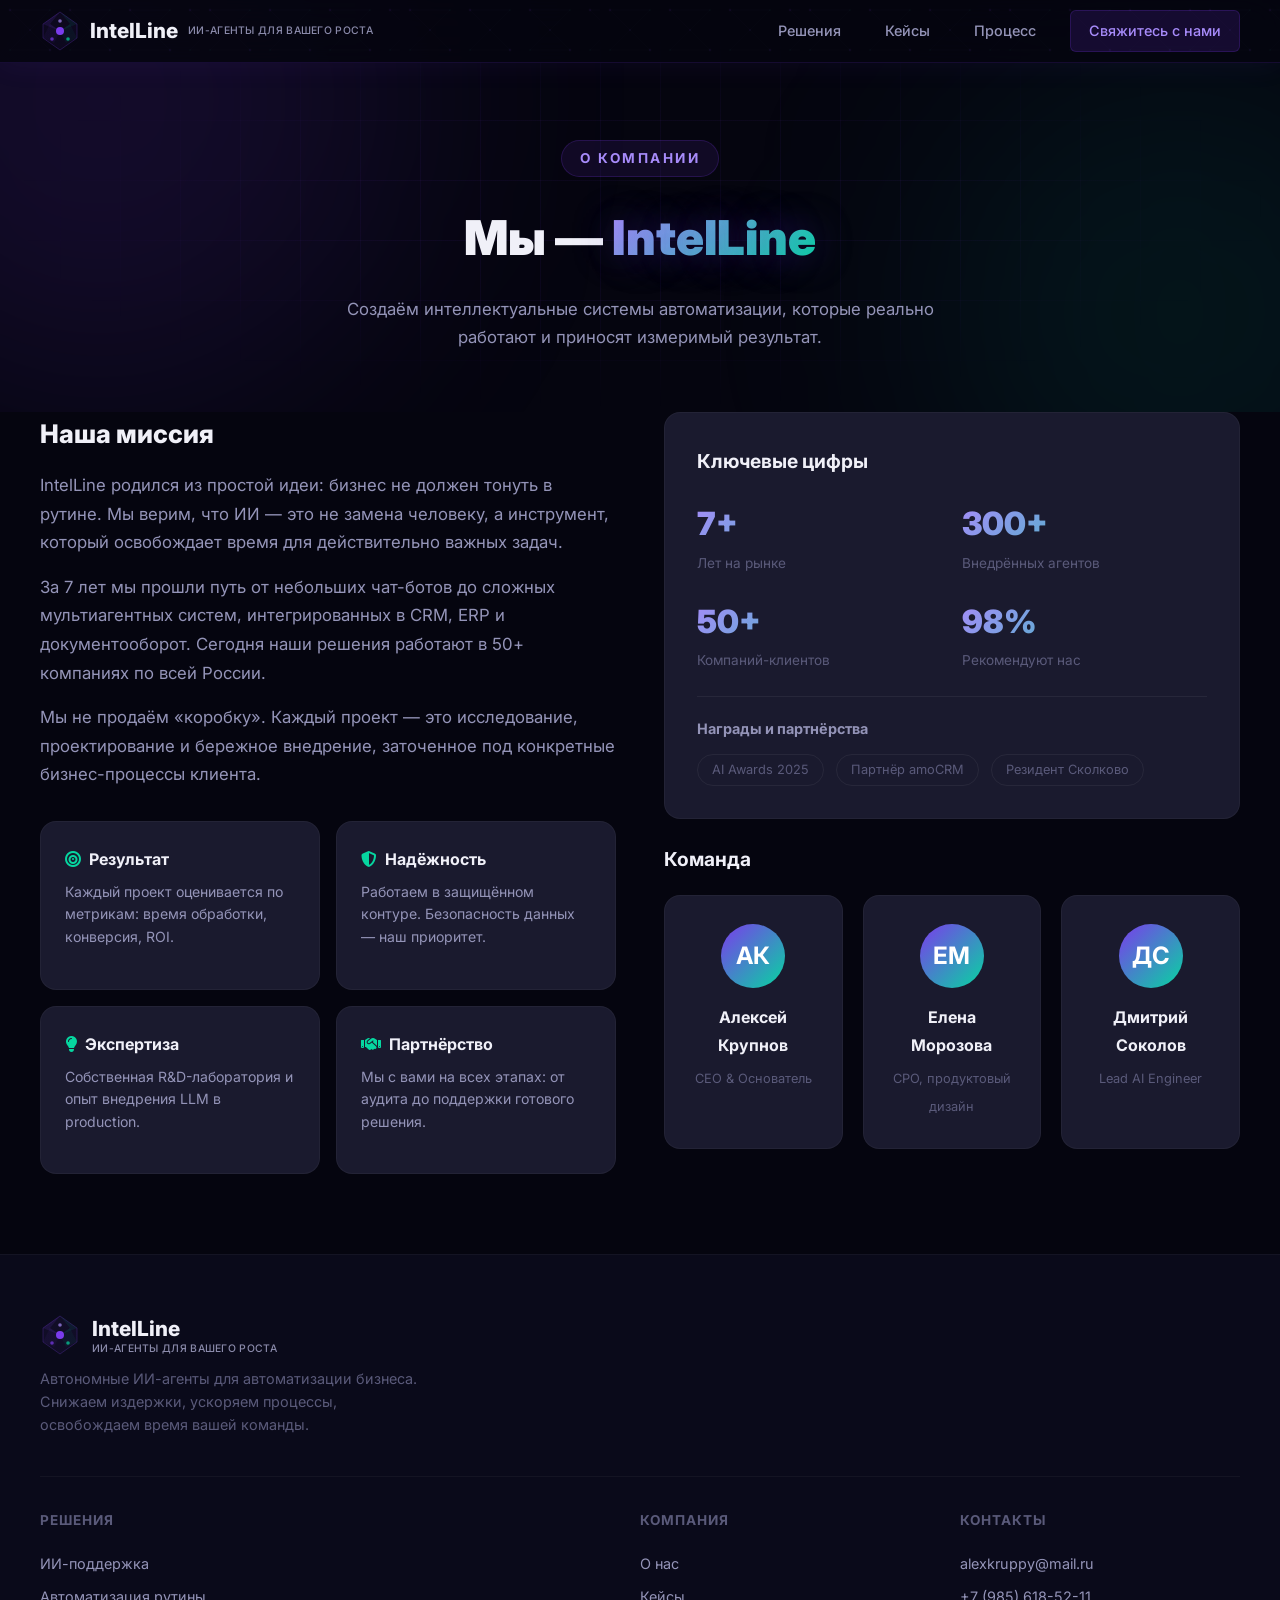
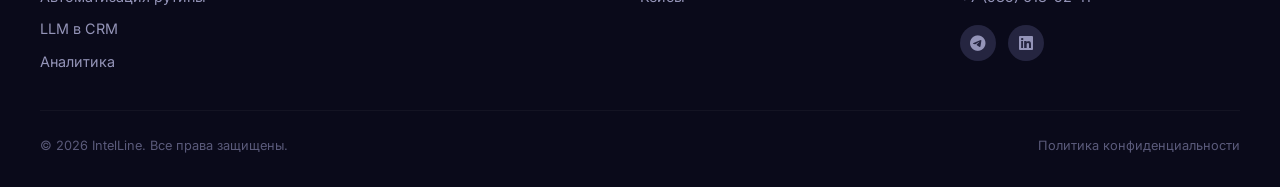
==== commit ccaab3c5: "rename Intelline→IntelLine, new slogan, larger expressive fonts" ====
--- a/about.html
+++ b/about.html
@@ -3,8 +3,8 @@
 <head>
 <meta charset="UTF-8">
 <meta name="viewport" content="width=device-width, initial-scale=1.0">
-<title>О нас — Intelline</title>
-<meta name="description" content="Intelline — команда инженеров и аналитиков с 7+ годами опыта в автоматизации бизнеса с помощью ИИ.">
+<title>О нас — IntelLine</title>
+<meta name="description" content="IntelLine — команда инженеров и аналитиков с 7+ годами опыта в автоматизации бизнеса с помощью ИИ.">
 <link rel="preconnect" href="https://fonts.googleapis.com">
 <link href="https://fonts.googleapis.com/css2?family=Inter:wght@400;500;600;700;800;900&display=swap" rel="stylesheet">
 <link rel="stylesheet" href="https://cdnjs.cloudflare.com/ajax/libs/font-awesome/6.5.1/css/all.min.css">
@@ -49,8 +49,8 @@
         <circle cx="28" cy="28" r="1.8" fill="#06d6a0" opacity="0.7"/>
         <circle cx="20" cy="10" r="1.8" fill="#a78bfa" opacity="0.7"/>
       </svg>
-      <span class="nav-logo-text">Intelline</span>
-      <span class="nav-logo-slogan">AI для вашего бизнеса</span>
+      <span class="nav-logo-text">IntelLine</span>
+      <span class="nav-logo-slogan">ИИ-агенты для вашего роста</span>
     </a>
     <div class="nav-links" id="navLinks">
       <a href="index.html#solutions">Решения</a>
@@ -70,7 +70,7 @@
   </div>
   <div style="position:relative;z-index:1;">
     <span class="section-label">О компании</span>
-    <h1>Мы — <span class="grad-text">Intelline</span></h1>
+    <h1>Мы — <span class="grad-text">IntelLine</span></h1>
     <p>Создаём интеллектуальные системы автоматизации, которые реально работают и приносят измеримый результат.</p>
   </div>
 </section>
@@ -80,7 +80,7 @@
     <div class="content-grid">
       <div class="content-text">
         <h2>Наша миссия</h2>
-        <p>Intelline родился из простой идеи: бизнес не должен тонуть в рутине. Мы верим, что ИИ — это не замена человеку, а инструмент, который освобождает время для действительно важных задач.</p>
+        <p>IntelLine родился из простой идеи: бизнес не должен тонуть в рутине. Мы верим, что ИИ — это не замена человеку, а инструмент, который освобождает время для действительно важных задач.</p>
         <p>За 7 лет мы прошли путь от небольших чат-ботов до сложных мультиагентных систем, интегрированных в CRM, ERP и документооборот. Сегодня наши решения работают в 50+ компаниях по всей России.</p>
         <p>Мы не продаём «коробку». Каждый проект — это исследование, проектирование и бережное внедрение, заточенное под конкретные бизнес-процессы клиента.</p>
         <div class="values">
@@ -151,8 +151,8 @@
           <circle cx="20" cy="10" r="1.8" fill="#a78bfa" opacity="0.7"/>
         </svg>
         <div>
-          <span class="footer-brand-name">Intelline</span>
-          <span class="footer-brand-slogan">AI для вашего бизнеса</span>
+          <span class="footer-brand-name">IntelLine</span>
+          <span class="footer-brand-slogan">ИИ-агенты для вашего роста</span>
         </div>
       </div>
       <p class="footer-desc">Автономные ИИ-агенты для автоматизации бизнеса. Снижаем издержки, ускоряем процессы, освобождаем время вашей команды.</p>
@@ -181,7 +181,7 @@
       </div>
     </div>
     <div class="footer-bottom">
-      <span>&copy; 2026 Intelline. Все права защищены.</span>
+      <span>&copy; 2026 IntelLine. Все права защищены.</span>
       <a href="privacy.html">Политика конфиденциальности</a>
     </div>
   </div>
--- a/css/style.css
+++ b/css/style.css
@@ -33,6 +33,17 @@
   --shadow-lg: 0 8px 48px rgba(0,0,0,0.5);
   --font: 'Inter', -apple-system, BlinkMacSystemFont, 'Segoe UI', sans-serif;
   --max-width: 1200px;
+  --fs-base: 1.05rem;
+  --fs-h1: clamp(3rem, 7vw, 5rem);
+  --fs-h2: clamp(2rem, 4.5vw, 3.2rem);
+  --fs-h3: 1.35rem;
+  --fs-body: 1.05rem;
+  --fs-small: 0.92rem;
+  --lh-display: 1.1;
+  --lh-body: 1.7;
+  --ls-display: -0.02em;
+  --fw-display: 900;
+  --fw-heading: 800;
 }
 
 html { scroll-behavior: smooth; }
@@ -41,9 +52,10 @@
   font-family: var(--font);
   background: var(--bg);
   color: var(--text);
-  line-height: 1.6;
+  line-height: var(--lh-body);
   overflow-x: hidden;
   -webkit-font-smoothing: antialiased;
+  font-size: var(--fs-base);
 }
 
 /* ===== UTILITY ===== */
@@ -75,9 +87,9 @@
 
 .section-label {
   display: inline-block;
-  font-size: 0.8rem;
-  font-weight: 600;
-  letter-spacing: 2px;
+  font-size: 0.85rem;
+  font-weight: 700;
+  letter-spacing: 2.5px;
   text-transform: uppercase;
   color: var(--primary-light);
   background: rgba(124, 58, 237, 0.1);
@@ -88,10 +100,11 @@
 }
 
 .section-header h2 {
-  font-size: clamp(1.8rem, 4vw, 2.8rem);
-  font-weight: 800;
-  line-height: 1.2;
-  margin-bottom: 16px;
+  font-size: var(--fs-h2);
+  font-weight: var(--fw-display);
+  line-height: var(--lh-display);
+  letter-spacing: var(--ls-display);
+  margin-bottom: 20px;
 }
 
 .section-sub {
@@ -346,20 +359,20 @@
 }
 
 .hero h1 {
-  font-size: clamp(2.5rem, 6vw, 4.2rem);
-  font-weight: 900;
-  line-height: 1.1;
-  margin-bottom: 24px;
-  letter-spacing: -1px;
+  font-size: var(--fs-h1);
+  font-weight: var(--fw-display);
+  line-height: var(--lh-display);
+  letter-spacing: var(--ls-display);
+  margin-bottom: 28px;
   animation: fadeUp 0.8s ease 0.1s both;
 }
 
 .hero-sub {
-  font-size: 1.15rem;
+  font-size: 1.25rem;
   color: var(--text2);
-  max-width: 640px;
-  margin: 0 auto 36px;
-  line-height: 1.7;
+  max-width: 700px;
+  margin: 0 auto 40px;
+  line-height: var(--lh-body);
   animation: fadeUp 0.8s ease 0.2s both;
 }
 
@@ -383,15 +396,15 @@
 .hero-stat { text-align: center; }
 
 .hero-stat-num {
-  font-size: 2.8rem;
+  font-size: 3.2rem;
   font-weight: 900;
   color: var(--text);
-  letter-spacing: -1px;
+  letter-spacing: -2px;
 }
 
 .hero-stat-suffix {
-  font-size: 2rem;
-  font-weight: 700;
+  font-size: 2.2rem;
+  font-weight: 800;
   color: var(--accent);
   margin-left: 2px;
 }
@@ -469,16 +482,17 @@
 }
 
 .about-text h2 {
-  font-size: clamp(1.6rem, 3.5vw, 2.4rem);
-  font-weight: 800;
-  line-height: 1.2;
+  font-size: clamp(1.8rem, 3.5vw, 2.8rem);
+  font-weight: var(--fw-display);
+  line-height: var(--lh-display);
+  letter-spacing: var(--ls-display);
   margin-bottom: 20px;
 }
 
 .about-text p {
   color: var(--text2);
-  font-size: 1rem;
-  line-height: 1.7;
+  font-size: var(--fs-body);
+  line-height: var(--lh-body);
   margin-bottom: 16px;
 }
 
@@ -591,15 +605,16 @@
 }
 
 .solution-card h3 {
-  font-size: 1.2rem;
-  font-weight: 700;
+  font-size: var(--fs-h3);
+  font-weight: var(--fw-heading);
   margin-bottom: 12px;
+  letter-spacing: -0.01em;
 }
 
 .solution-card p {
   color: var(--text2);
-  font-size: 0.92rem;
-  line-height: 1.6;
+  font-size: var(--fs-small);
+  line-height: var(--lh-body);
   margin-bottom: 16px;
 }
 
@@ -664,15 +679,16 @@
 }
 
 .adv-card h3 {
-  font-size: 1.15rem;
-  font-weight: 700;
+  font-size: var(--fs-h3);
+  font-weight: var(--fw-heading);
   margin-bottom: 10px;
+  letter-spacing: -0.01em;
 }
 
 .adv-card p {
   color: var(--text2);
-  font-size: 0.92rem;
-  line-height: 1.6;
+  font-size: var(--fs-small);
+  line-height: var(--lh-body);
 }
 
 /* ===== CASES ===== */
@@ -718,8 +734,9 @@
 }
 
 .case-num {
-  font-size: 2.4rem;
+  font-size: 2.8rem;
   font-weight: 900;
+  letter-spacing: -2px;
   background: linear-gradient(135deg, var(--accent), var(--accent-light));
   -webkit-background-clip: text;
   -webkit-text-fill-color: transparent;
@@ -732,15 +749,16 @@
 }
 
 .case-card h3 {
-  font-size: 1.15rem;
-  font-weight: 700;
+  font-size: var(--fs-h3);
+  font-weight: var(--fw-heading);
   margin-bottom: 10px;
+  letter-spacing: -0.01em;
 }
 
 .case-card p {
   color: var(--text2);
-  font-size: 0.88rem;
-  line-height: 1.6;
+  font-size: var(--fs-small);
+  line-height: var(--lh-body);
   margin-bottom: 18px;
 }
 
@@ -803,15 +821,16 @@
 .process-step:last-child .process-line { display: none; }
 
 .process-content h3 {
-  font-size: 1.15rem;
-  font-weight: 700;
+  font-size: var(--fs-h3);
+  font-weight: var(--fw-heading);
   margin-bottom: 6px;
+  letter-spacing: -0.01em;
 }
 
 .process-content p {
   color: var(--text2);
-  font-size: 0.92rem;
-  line-height: 1.6;
+  font-size: var(--fs-small);
+  line-height: var(--lh-body);
   margin-bottom: 8px;
 }
 
@@ -832,16 +851,17 @@
 }
 
 .contact-info h2 {
-  font-size: clamp(1.6rem, 3.5vw, 2.4rem);
-  font-weight: 800;
-  line-height: 1.2;
+  font-size: clamp(1.8rem, 3.5vw, 2.8rem);
+  font-weight: var(--fw-display);
+  line-height: var(--lh-display);
+  letter-spacing: var(--ls-display);
   margin-bottom: 16px;
 }
 
 .contact-info p {
   color: var(--text2);
-  font-size: 1rem;
-  line-height: 1.7;
+  font-size: var(--fs-body);
+  line-height: var(--lh-body);
   margin-bottom: 28px;
 }
 
@@ -1595,8 +1615,10 @@
 @media (max-width: 768px) {
   .section { padding: 60px 20px; }
   .section-header { margin-bottom: 32px; }
-  .section-header h2 { font-size: 1.6rem; }
-  .section-sub { font-size: 0.95rem; }
+  .section-header h2 { font-size: 1.8rem; }
+  .section-sub { font-size: 1rem; }
+  .hero h1 { font-size: clamp(2rem, 7vw, 2.8rem); }
+  .hero-sub { font-size: 1.05rem; }
 
   .navbar { padding: 12px 16px; }
   .navbar.scrolled { padding: 8px 16px; }
@@ -1697,11 +1719,12 @@
 
 @media (max-width: 480px) {
   .section { padding: 48px 16px; }
-  .section-header h2 { font-size: 1.4rem; }
-  .section-label { font-size: 0.7rem; padding: 4px 14px; }
+  .section-header h2 { font-size: 1.6rem; }
+  .section-label { font-size: 0.75rem; padding: 4px 14px; }
 
   .hero { padding: 80px 16px 32px; min-height: 90dvh; }
-  .hero h1 { font-size: clamp(1.5rem, 8vw, 2rem); }
+  .hero h1 { font-size: clamp(1.8rem, 8vw, 2.2rem); }
+  .hero-sub { font-size: 0.95rem; }
   .hero-badge { font-size: 0.7rem; }
   .hero-stats { gap: 20px; flex-direction: column; align-items: center; }
   .hero-stat-num { font-size: 1.8rem; }
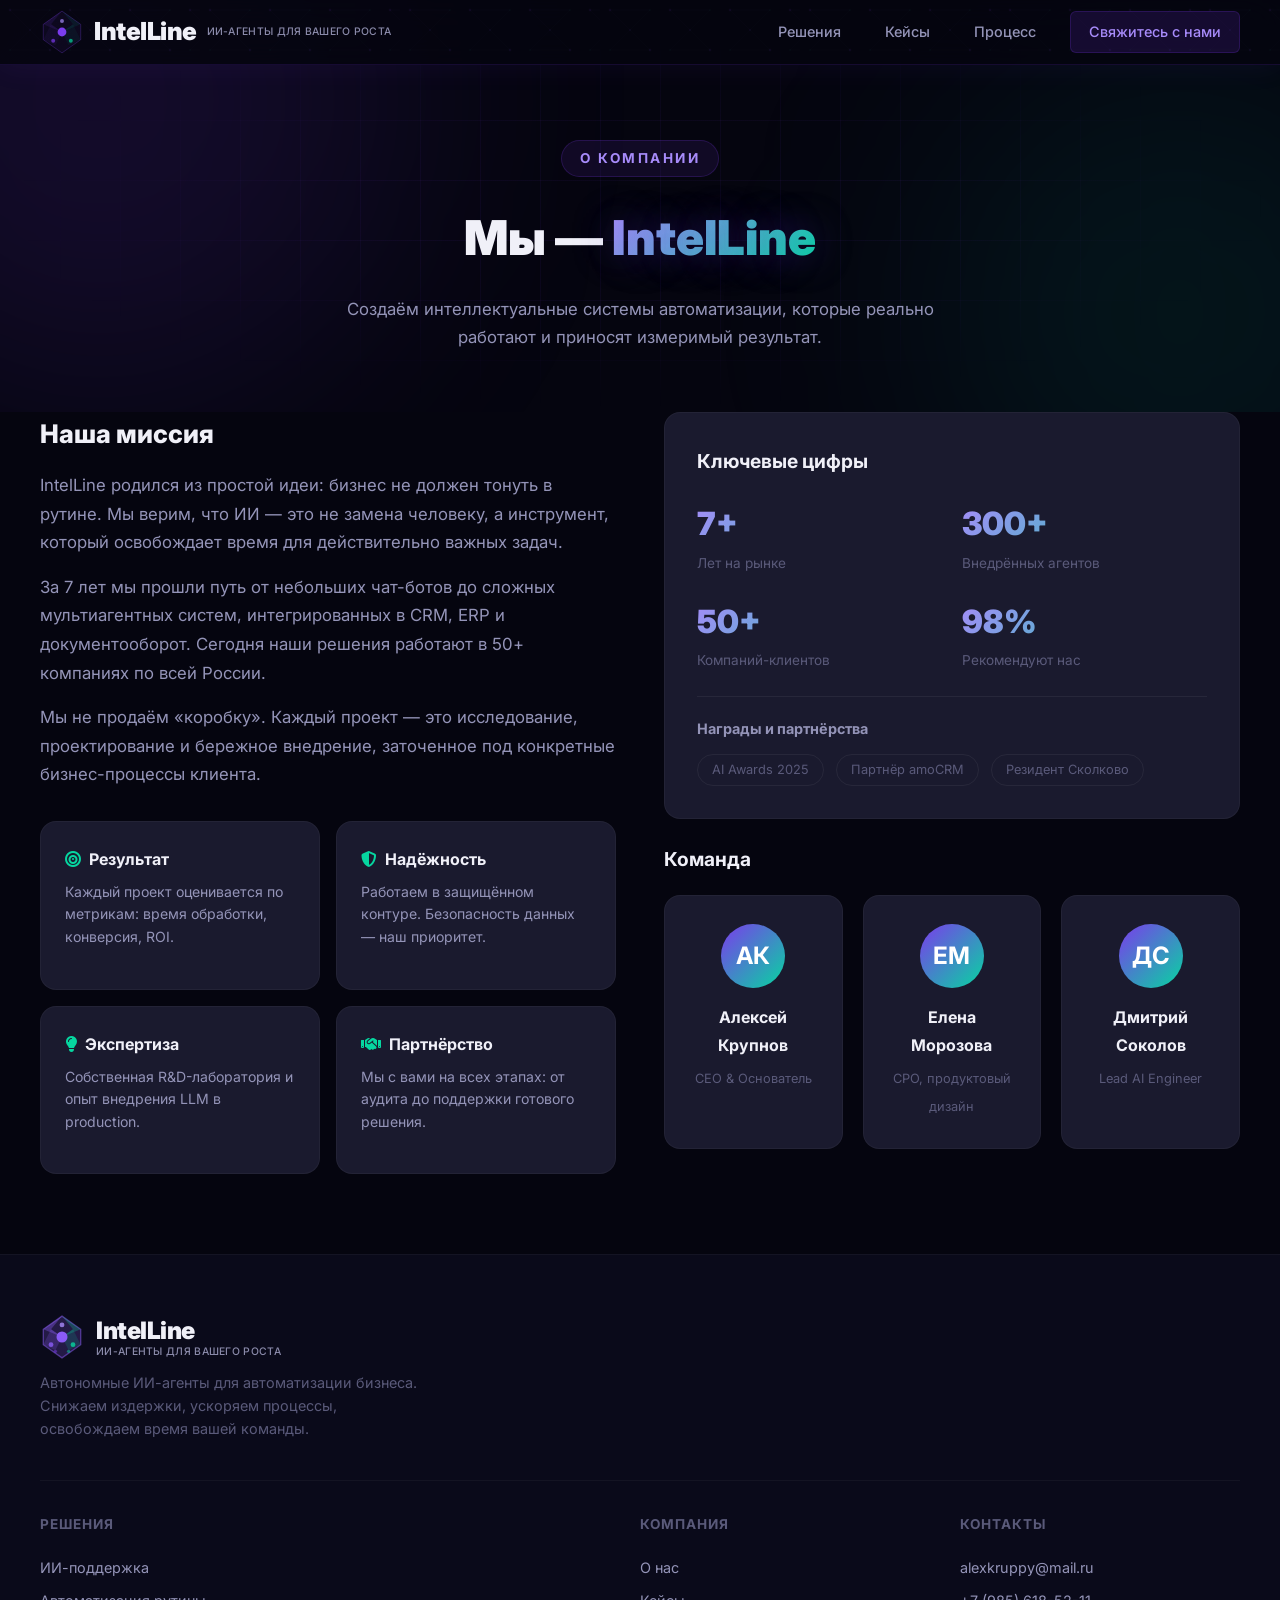
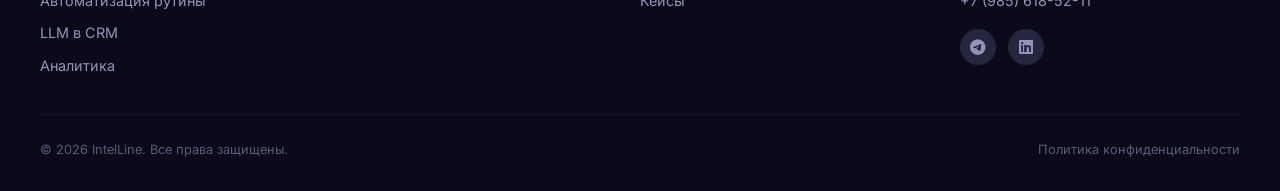
==== commit 7171bfa4: "revamp footer logo: brighter facets, 3-stop gradient, 5 dots, thicker stroke" ====
--- a/about.html
+++ b/about.html
@@ -138,17 +138,19 @@
     <div class="footer-main">
       <div class="footer-brand">
         <svg class="footer-logo" viewBox="0 0 40 40" fill="none">
-          <defs><linearGradient id="lgF" x1="0" y1="0" x2="40" y2="40"><stop stop-color="#7c3aed"/><stop offset="1" stop-color="#06d6a0"/></linearGradient></defs>
-          <path d="M20 1L37 13V27L20 39L3 27V13L20 1Z" fill="url(#lgF)" opacity="0.06"/>
-          <path d="M20 1L37 13V27L20 39L3 27V13L20 1Z" stroke="url(#lgF)" stroke-width="0.8" opacity="0.3"/>
-          <path d="M20 1L10 13L20 20L3 13L20 1Z" fill="url(#lgF)" opacity="0.12"/>
-          <path d="M20 1L30 13L20 20L37 13L20 1Z" fill="#06d6a0" opacity="0.08"/>
-          <path d="M10 13L20 20L14 32L3 27L10 13Z" fill="url(#lgF)" opacity="0.06"/>
-          <path d="M30 13L20 20L26 32L37 27L30 13Z" fill="#06d6a0" opacity="0.05"/>
-          <circle cx="20" cy="20" r="4" fill="url(#lgF)"/>
-          <circle cx="12" cy="28" r="1.8" fill="#7c3aed" opacity="0.7"/>
-          <circle cx="28" cy="28" r="1.8" fill="#06d6a0" opacity="0.7"/>
-          <circle cx="20" cy="10" r="1.8" fill="#a78bfa" opacity="0.7"/>
+          <defs><linearGradient id="lgF" x1="0" y1="0" x2="40" y2="40"><stop stop-color="#8b5cf6"/><stop offset="0.5" stop-color="#7c3aed"/><stop offset="1" stop-color="#06d6a0"/></linearGradient></defs>
+          <path d="M20 1L37 13V27L20 39L3 27V13L20 1Z" fill="url(#lgF)" opacity="0.2"/>
+          <path d="M20 1L37 13V27L20 39L3 27V13L20 1Z" stroke="url(#lgF)" stroke-width="1.2" opacity="0.5"/>
+          <path d="M20 1L10 13L20 20L3 13L20 1Z" fill="url(#lgF)" opacity="0.35"/>
+          <path d="M20 1L30 13L20 20L37 13L20 1Z" fill="#06d6a0" opacity="0.25"/>
+          <path d="M10 13L20 20L14 32L3 27L10 13Z" fill="url(#lgF)" opacity="0.2"/>
+          <path d="M30 13L20 20L26 32L37 27L30 13Z" fill="#06d6a0" opacity="0.15"/>
+          <circle cx="20" cy="20" r="5" fill="url(#lgF)"/>
+          <circle cx="10" cy="27" r="2.2" fill="#8b5cf6" opacity="0.8"/>
+          <circle cx="30" cy="27" r="2.2" fill="#06d6a0" opacity="0.8"/>
+          <circle cx="20" cy="9" r="2.2" fill="#a78bfa" opacity="0.8"/>
+          <circle cx="14" cy="33" r="1.5" fill="#7c3aed" opacity="0.5"/>
+          <circle cx="26" cy="33" r="1.5" fill="#06d6a0" opacity="0.5"/>
         </svg>
         <div>
           <span class="footer-brand-name">IntelLine</span>
--- a/css/style.css
+++ b/css/style.css
@@ -203,13 +203,14 @@
   color: var(--text);
 }
 
-.nav-logo-icon { width: 40px; height: 40px; flex-shrink: 0; }
+.nav-logo-icon { width: 44px; height: 44px; flex-shrink: 0; }
 
 .nav-logo-text {
-  font-size: 1.3rem;
-  font-weight: 800;
+  font-size: 1.55rem;
+  font-weight: 900;
   display: block;
   line-height: 1.2;
+  letter-spacing: -0.02em;
 }
 
 .nav-logo-slogan {
@@ -969,13 +970,14 @@
   margin-bottom: 12px;
 }
 
-.footer-logo { width: 40px; height: 40px; flex-shrink: 0; }
+.footer-logo { width: 44px; height: 44px; flex-shrink: 0; }
 
 .footer-brand-name {
   display: block;
-  font-size: 1.3rem;
-  font-weight: 800;
+  font-size: 1.5rem;
+  font-weight: 900;
   line-height: 1.2;
+  letter-spacing: -0.02em;
   color: var(--text);
 }
 
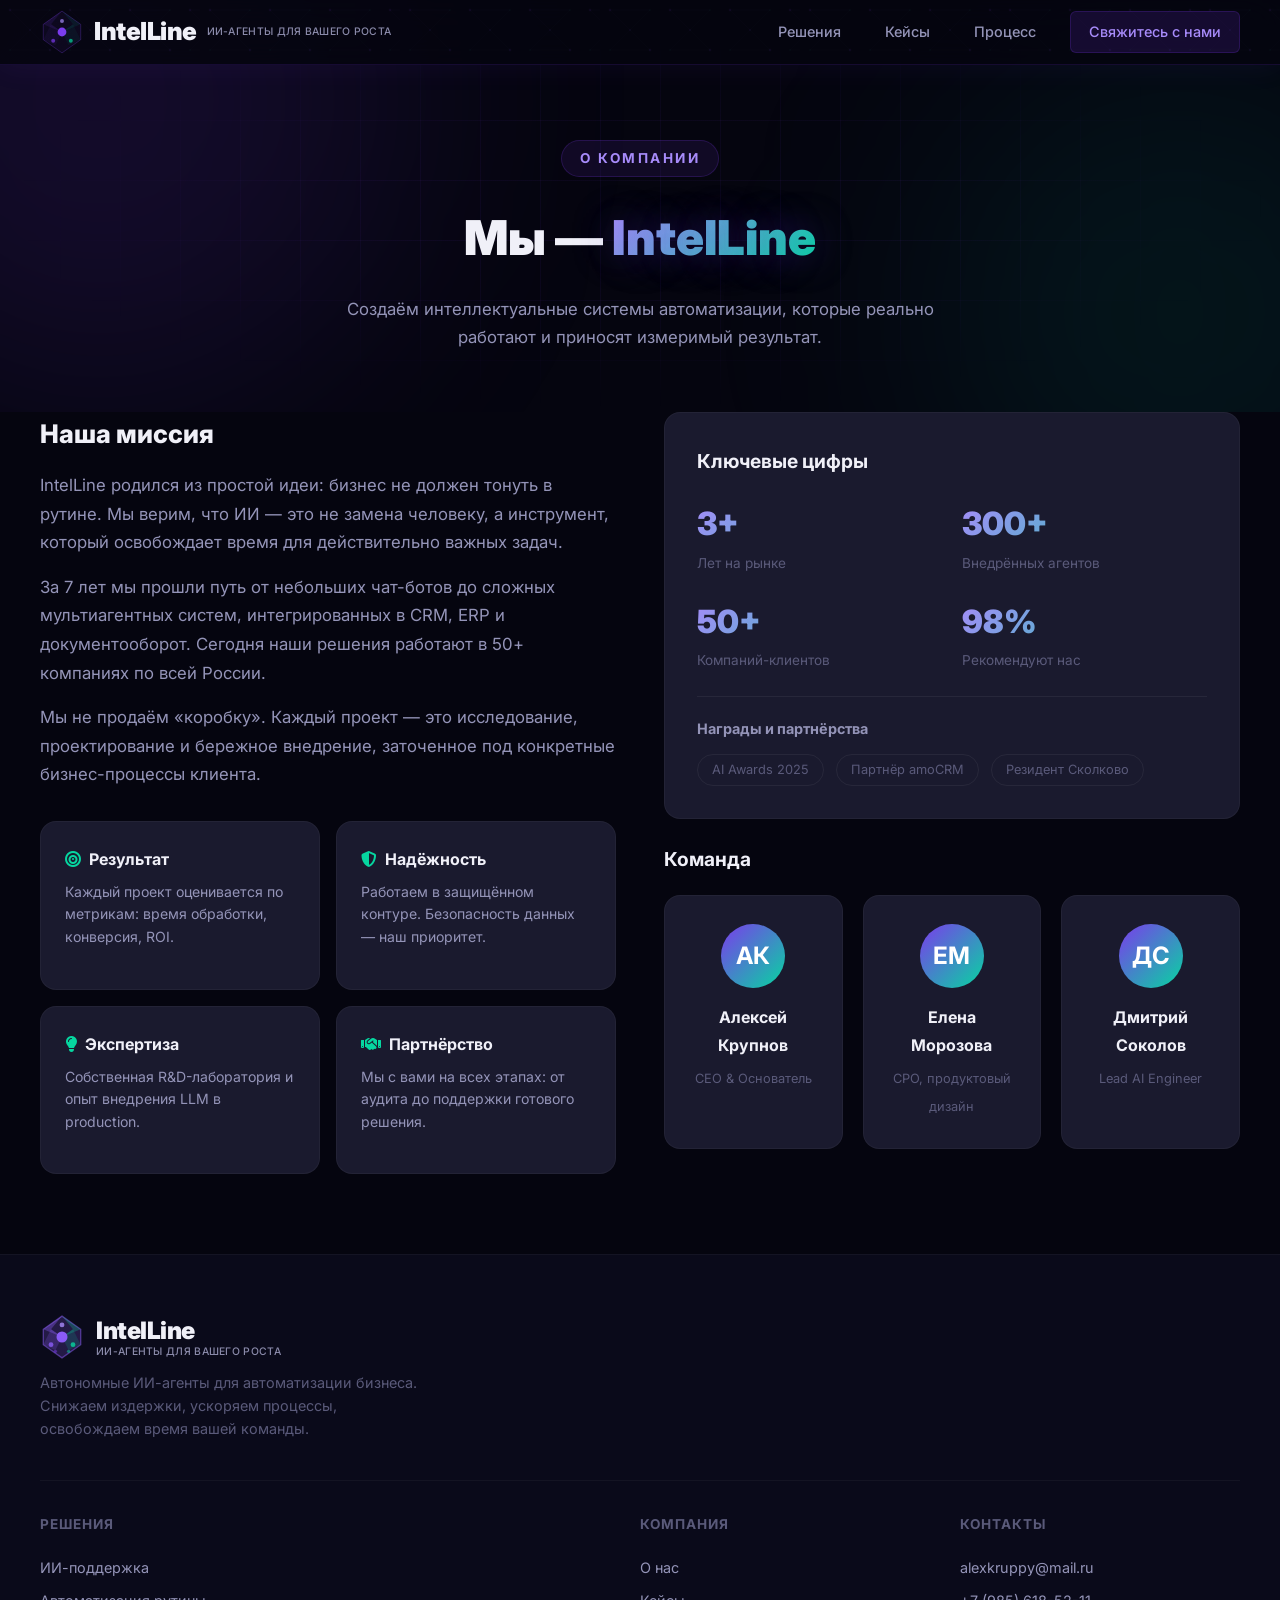
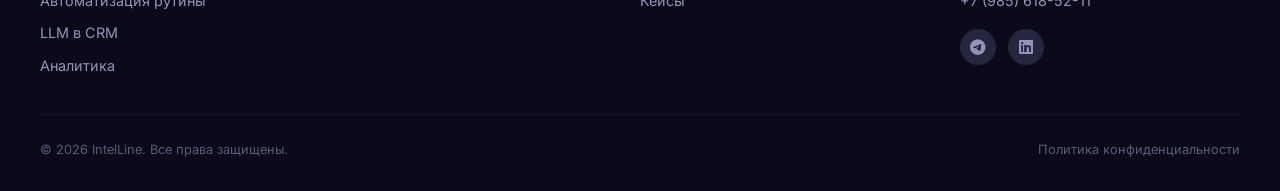
==== commit 1f65e372: "7+ -> 3+ everywhere" ====
--- a/about.html
+++ b/about.html
@@ -4,7 +4,7 @@
 <meta charset="UTF-8">
 <meta name="viewport" content="width=device-width, initial-scale=1.0">
 <title>О нас — IntelLine</title>
-<meta name="description" content="IntelLine — команда инженеров и аналитиков с 7+ годами опыта в автоматизации бизнеса с помощью ИИ.">
+<meta name="description" content="IntelLine — команда инженеров и аналитиков с 3+ годами опыта в автоматизации бизнеса с помощью ИИ.">
 <link rel="preconnect" href="https://fonts.googleapis.com">
 <link href="https://fonts.googleapis.com/css2?family=Inter:wght@400;500;600;700;800;900&display=swap" rel="stylesheet">
 <link rel="stylesheet" href="https://cdnjs.cloudflare.com/ajax/libs/font-awesome/6.5.1/css/all.min.css">
@@ -106,7 +106,7 @@
         <div style="background:var(--gray-20);border-radius:var(--radius);padding:32px;border:1px solid rgba(255,255,255,0.04);">
           <h3 style="font-size:1.2rem;margin-bottom:20px;">Ключевые цифры</h3>
           <div style="display:grid;grid-template-columns:1fr 1fr;gap:20px;">
-            <div><div style="font-size:2rem;font-weight:900;background:linear-gradient(135deg,var(--primary-light),var(--accent));-webkit-background-clip:text;-webkit-text-fill-color:transparent;">7+</div><div style="color:var(--text3);font-size:0.85rem;">Лет на рынке</div></div>
+            <div><div style="font-size:2rem;font-weight:900;background:linear-gradient(135deg,var(--primary-light),var(--accent));-webkit-background-clip:text;-webkit-text-fill-color:transparent;">3+</div><div style="color:var(--text3);font-size:0.85rem;">Лет на рынке</div></div>
             <div><div style="font-size:2rem;font-weight:900;background:linear-gradient(135deg,var(--primary-light),var(--accent));-webkit-background-clip:text;-webkit-text-fill-color:transparent;">300+</div><div style="color:var(--text3);font-size:0.85rem;">Внедрённых агентов</div></div>
             <div><div style="font-size:2rem;font-weight:900;background:linear-gradient(135deg,var(--primary-light),var(--accent));-webkit-background-clip:text;-webkit-text-fill-color:transparent;">50+</div><div style="color:var(--text3);font-size:0.85rem;">Компаний-клиентов</div></div>
             <div><div style="font-size:2rem;font-weight:900;background:linear-gradient(135deg,var(--primary-light),var(--accent));-webkit-background-clip:text;-webkit-text-fill-color:transparent;">98%</div><div style="color:var(--text3);font-size:0.85rem;">Рекомендуют нас</div></div>
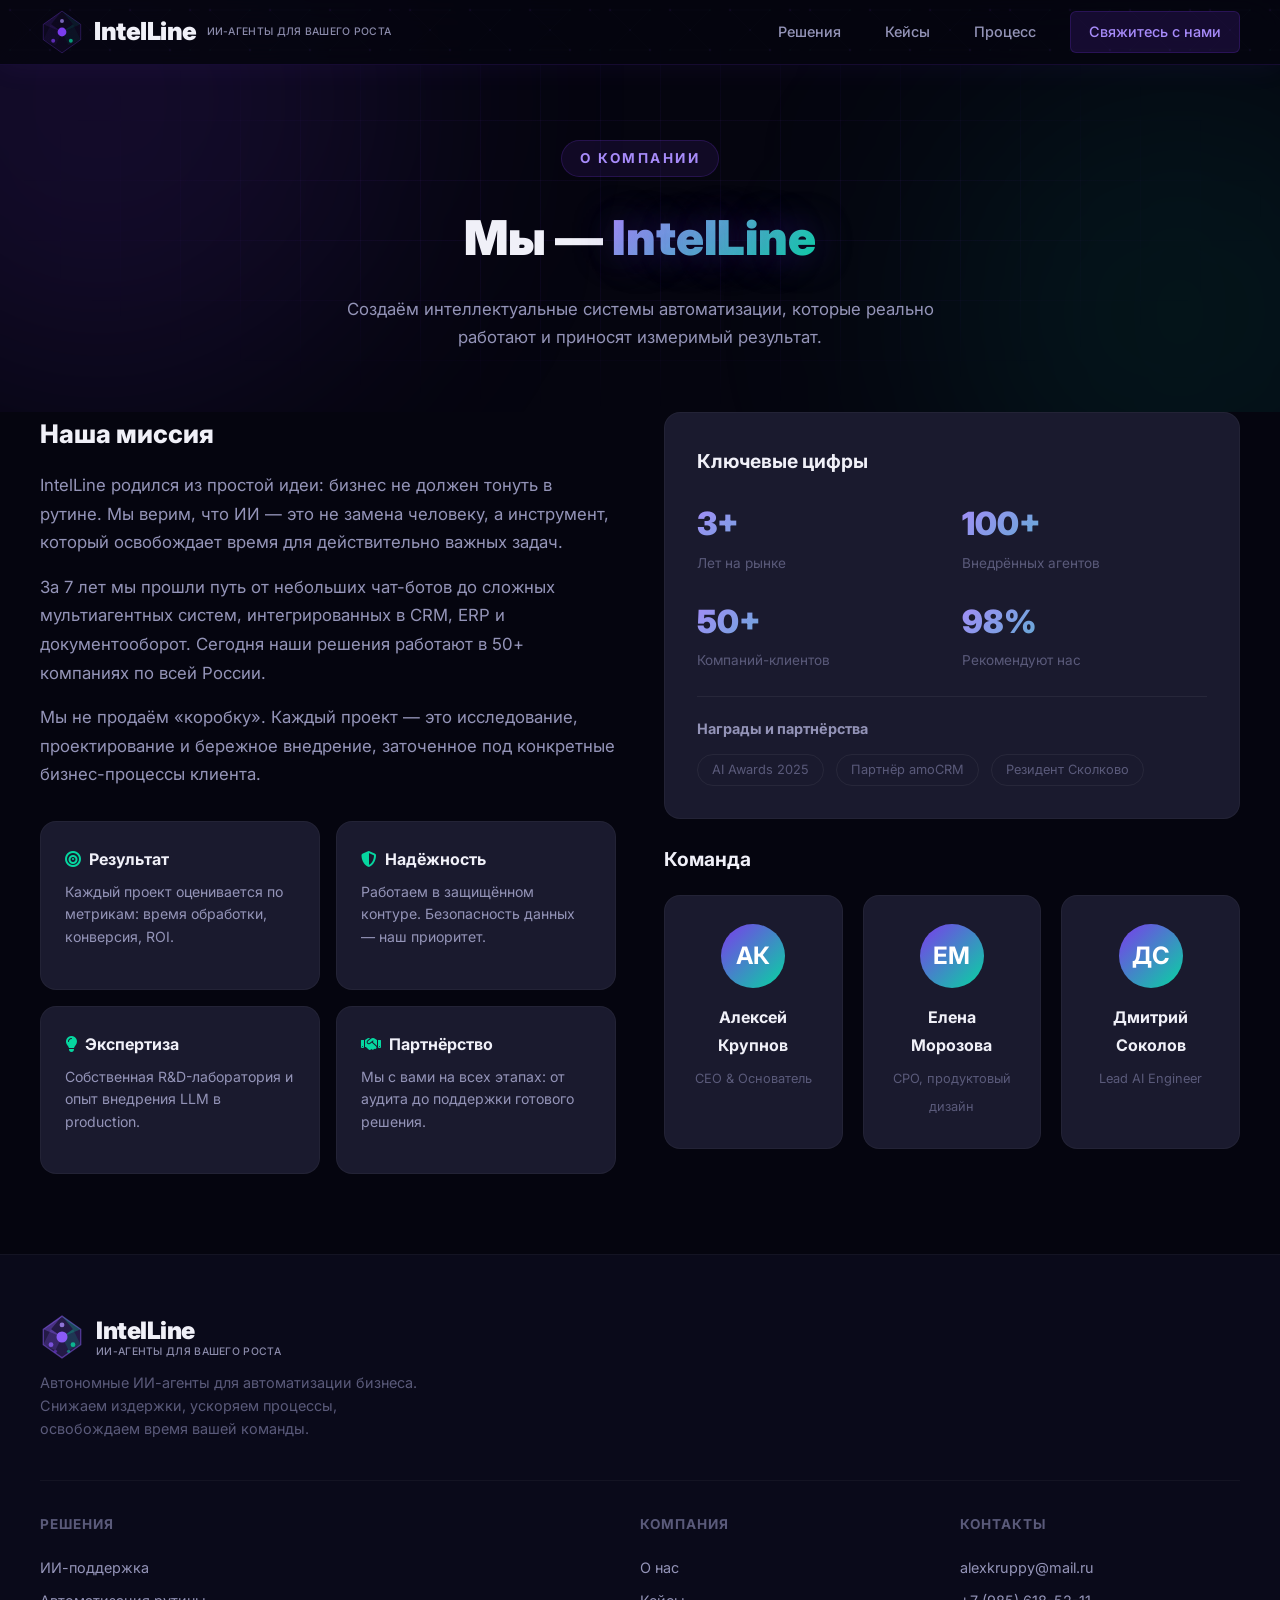
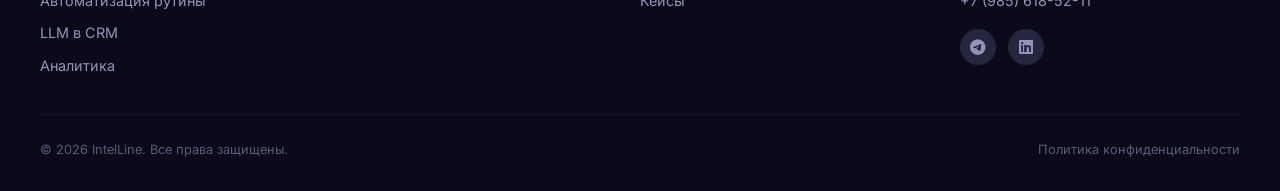
==== commit e2b6bfca: "300+ -> 100+, fix hero counter data-target=7->3" ====
--- a/about.html
+++ b/about.html
@@ -107,7 +107,7 @@
           <h3 style="font-size:1.2rem;margin-bottom:20px;">Ключевые цифры</h3>
           <div style="display:grid;grid-template-columns:1fr 1fr;gap:20px;">
             <div><div style="font-size:2rem;font-weight:900;background:linear-gradient(135deg,var(--primary-light),var(--accent));-webkit-background-clip:text;-webkit-text-fill-color:transparent;">3+</div><div style="color:var(--text3);font-size:0.85rem;">Лет на рынке</div></div>
-            <div><div style="font-size:2rem;font-weight:900;background:linear-gradient(135deg,var(--primary-light),var(--accent));-webkit-background-clip:text;-webkit-text-fill-color:transparent;">300+</div><div style="color:var(--text3);font-size:0.85rem;">Внедрённых агентов</div></div>
+            <div><div style="font-size:2rem;font-weight:900;background:linear-gradient(135deg,var(--primary-light),var(--accent));-webkit-background-clip:text;-webkit-text-fill-color:transparent;">100+</div><div style="color:var(--text3);font-size:0.85rem;">Внедрённых агентов</div></div>
             <div><div style="font-size:2rem;font-weight:900;background:linear-gradient(135deg,var(--primary-light),var(--accent));-webkit-background-clip:text;-webkit-text-fill-color:transparent;">50+</div><div style="color:var(--text3);font-size:0.85rem;">Компаний-клиентов</div></div>
             <div><div style="font-size:2rem;font-weight:900;background:linear-gradient(135deg,var(--primary-light),var(--accent));-webkit-background-clip:text;-webkit-text-fill-color:transparent;">98%</div><div style="color:var(--text3);font-size:0.85rem;">Рекомендуют нас</div></div>
           </div>
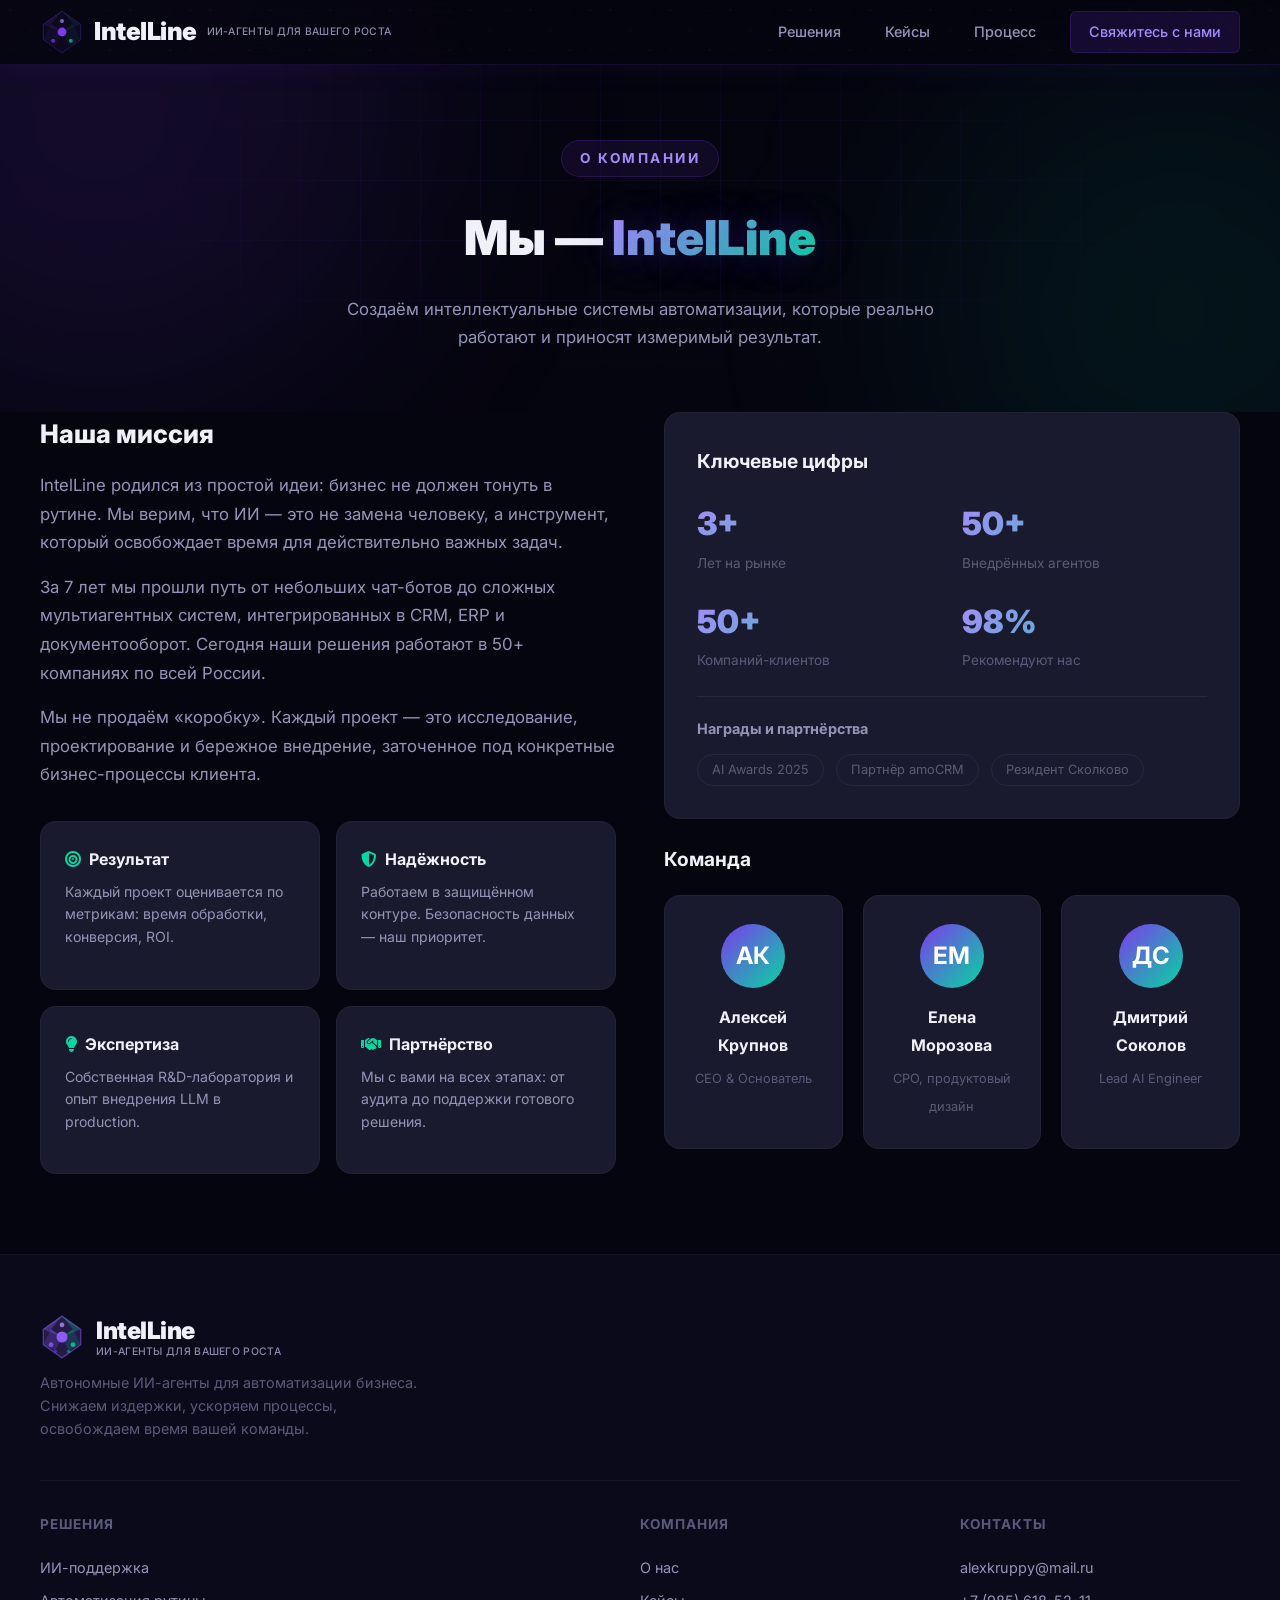
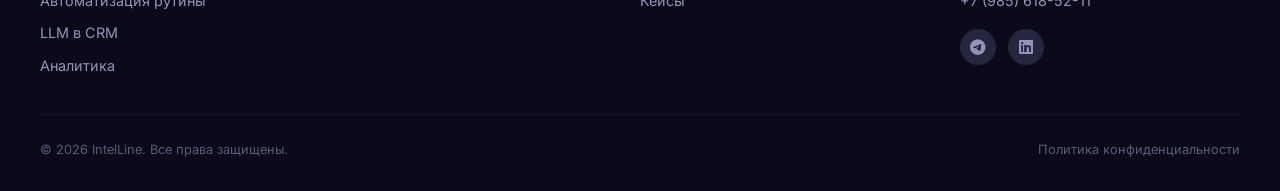
==== commit 03043df9: "100+ -> 50+ everywhere" ====
--- a/about.html
+++ b/about.html
@@ -107,7 +107,7 @@
           <h3 style="font-size:1.2rem;margin-bottom:20px;">Ключевые цифры</h3>
           <div style="display:grid;grid-template-columns:1fr 1fr;gap:20px;">
             <div><div style="font-size:2rem;font-weight:900;background:linear-gradient(135deg,var(--primary-light),var(--accent));-webkit-background-clip:text;-webkit-text-fill-color:transparent;">3+</div><div style="color:var(--text3);font-size:0.85rem;">Лет на рынке</div></div>
-            <div><div style="font-size:2rem;font-weight:900;background:linear-gradient(135deg,var(--primary-light),var(--accent));-webkit-background-clip:text;-webkit-text-fill-color:transparent;">100+</div><div style="color:var(--text3);font-size:0.85rem;">Внедрённых агентов</div></div>
+            <div><div style="font-size:2rem;font-weight:900;background:linear-gradient(135deg,var(--primary-light),var(--accent));-webkit-background-clip:text;-webkit-text-fill-color:transparent;">50+</div><div style="color:var(--text3);font-size:0.85rem;">Внедрённых агентов</div></div>
             <div><div style="font-size:2rem;font-weight:900;background:linear-gradient(135deg,var(--primary-light),var(--accent));-webkit-background-clip:text;-webkit-text-fill-color:transparent;">50+</div><div style="color:var(--text3);font-size:0.85rem;">Компаний-клиентов</div></div>
             <div><div style="font-size:2rem;font-weight:900;background:linear-gradient(135deg,var(--primary-light),var(--accent));-webkit-background-clip:text;-webkit-text-fill-color:transparent;">98%</div><div style="color:var(--text3);font-size:0.85rem;">Рекомендуют нас</div></div>
           </div>
